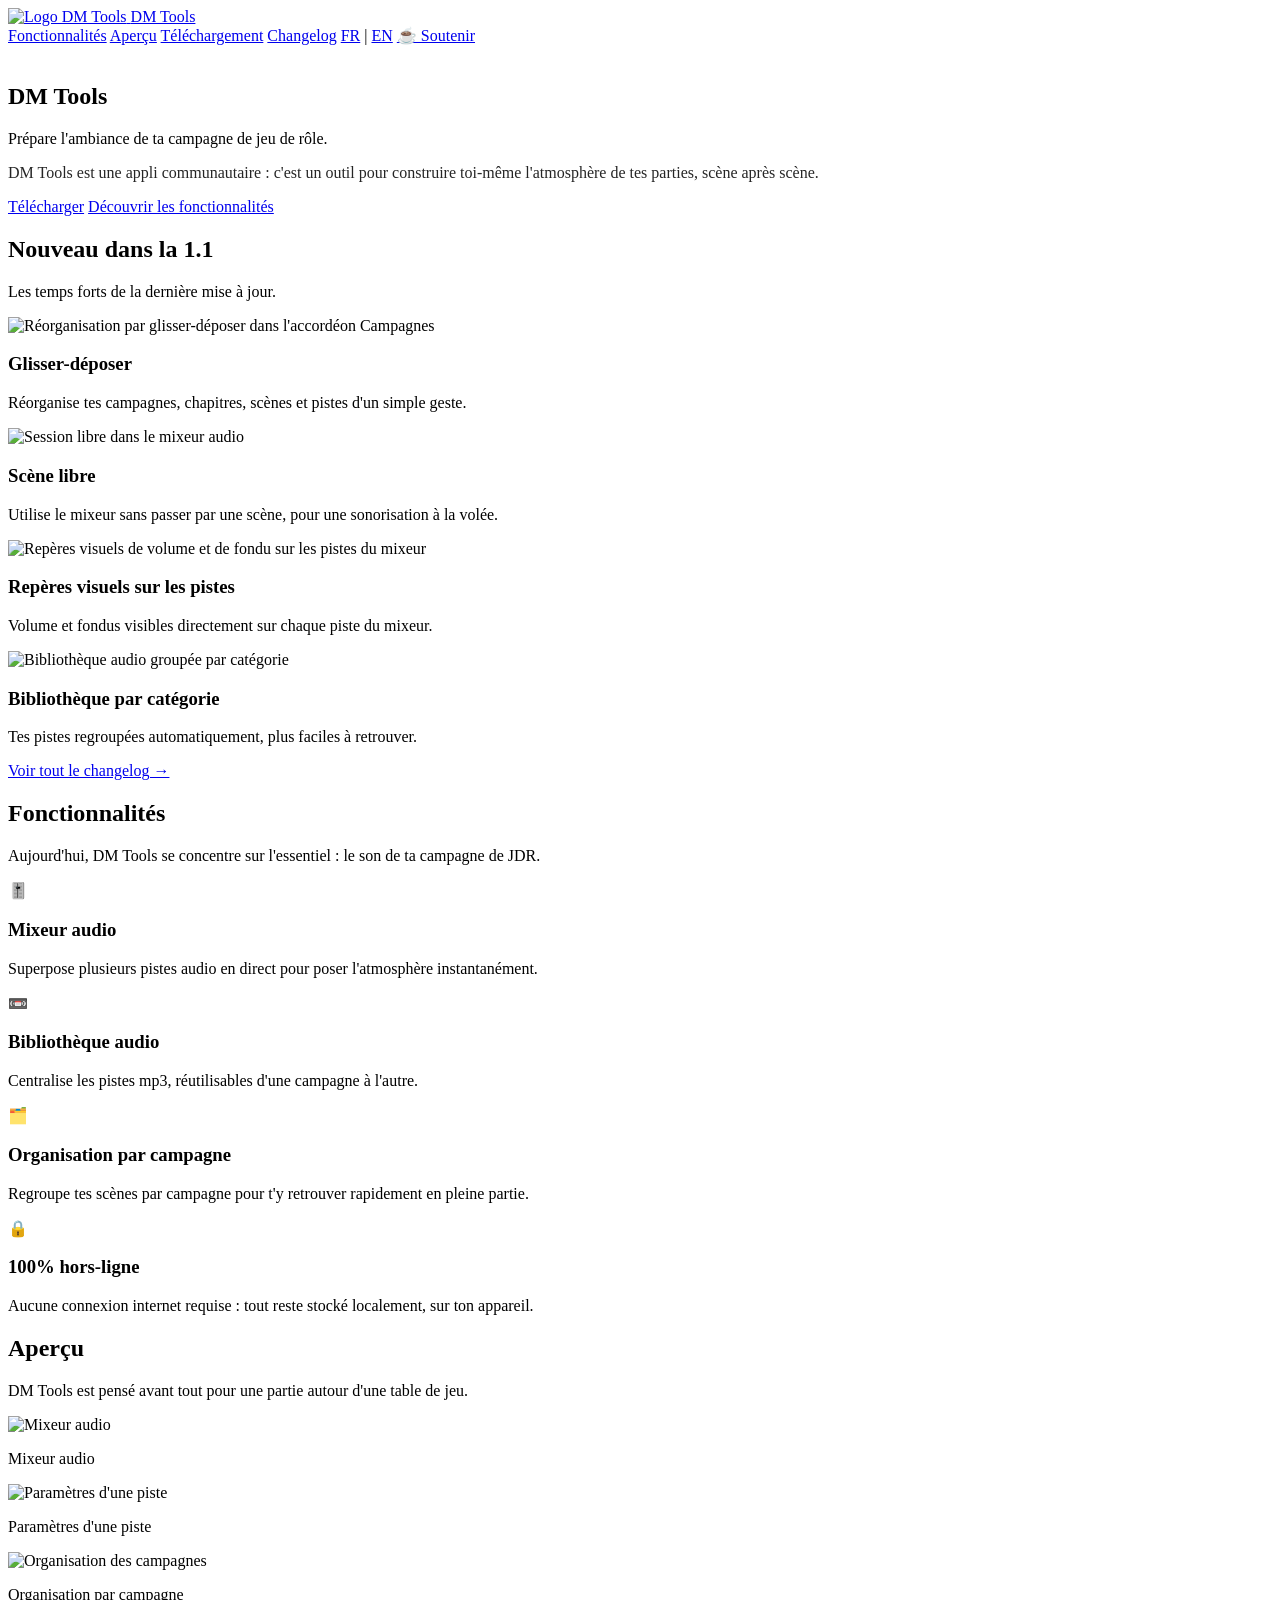
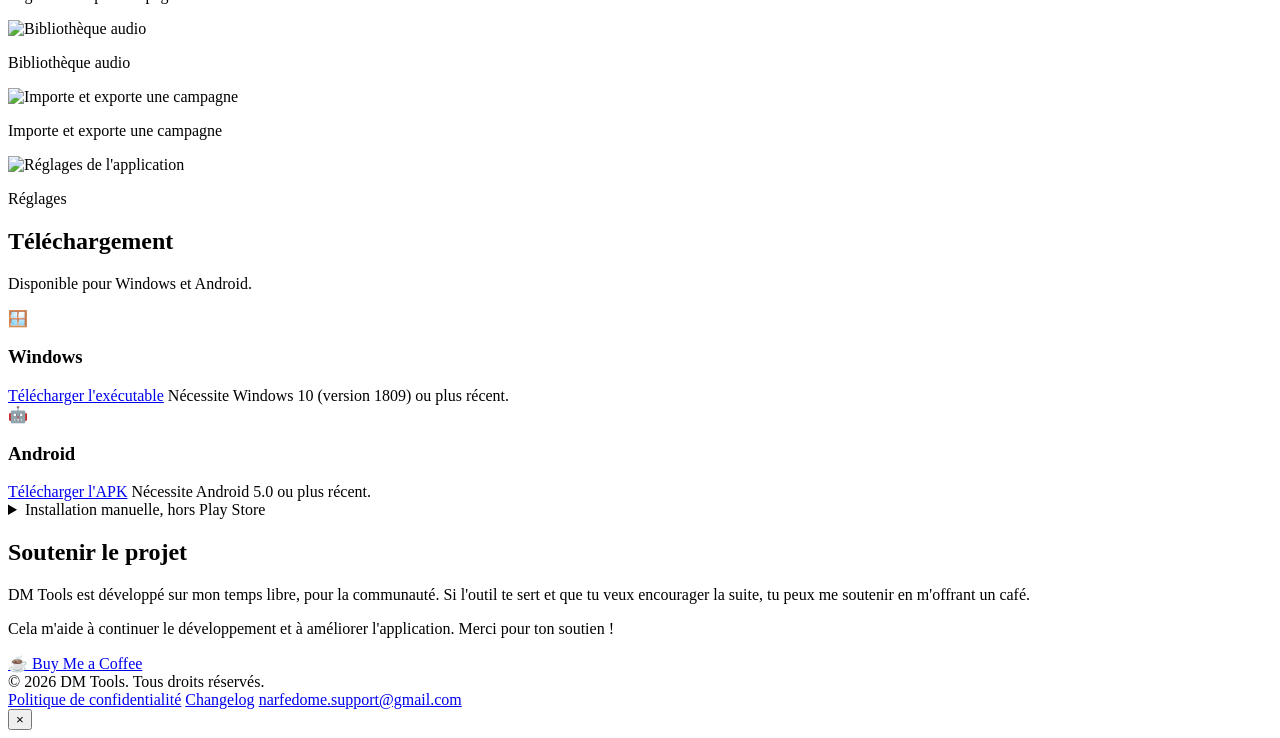
==== Website/index.html @ 908e2673 "Mail updated +Html Og" ====
<!doctype html>
<html lang="fr">
<head>
  <meta charset="utf-8" />
  <meta name="viewport" content="width=device-width, initial-scale=1" />
  <title>DM Tools — Prépare l'ambiance de ta campagne de JDR</title>
  <meta name="description" content="DM Tools : un outil pour préparer l'ambiance de ta campagne de jeu de rôle. Mixeur audio, gestionnaire de campagne, bibliothèque audio, 100% hors-ligne." />
  <meta property="og:type" content="website" />
  <meta property="og:url" content="https://dmtools-app.netlify.app/" />
  <meta property="og:locale" content="fr_FR" />
  <meta property="og:title" content="DM Tools — Prépare l'ambiance de ta campagne de JDR" />
  <meta property="og:description" content="Un outil pour préparer l'ambiance de ta campagne de jeu de rôle. Mixeur audio, gestionnaire de campagne, bibliothèque audio, 100% hors-ligne." />
  <meta property="og:image" content="https://dmtools-app.netlify.app/assets/og-image.png" />
  <meta property="og:image:width" content="1200" />
  <meta property="og:image:height" content="630" />
  <meta name="twitter:card" content="summary_large_image" />
  <meta name="twitter:title" content="DM Tools — Prépare l'ambiance de ta campagne de JDR" />
  <meta name="twitter:description" content="Un outil pour préparer l'ambiance de ta campagne de jeu de rôle. Mixeur audio, gestionnaire de campagne, bibliothèque audio, 100% hors-ligne." />
  <meta name="twitter:image" content="https://dmtools-app.netlify.app/assets/og-image.png" />
  <link rel="icon" href="assets/logo.svg" type="image/svg+xml" />
  <link rel="preconnect" href="https://fonts.googleapis.com" />
  <link rel="preconnect" href="https://fonts.gstatic.com" crossorigin />
  <link href="https://fonts.googleapis.com/css2?family=Pirata+One&family=Open+Sans:wght@400;600;700&display=swap" rel="stylesheet" />
  <link rel="stylesheet" href="styles.css" />
</head>
<body>
  <header>
    <nav class="container">
      <a class="brand" href="index.html">
        <img src="assets/logo.svg" alt="Logo DM Tools" />
        <span>DM Tools</span>
      </a>
      <div class="nav-links">
        <a href="#features">Fonctionnalités</a>
        <a href="#screenshots">Aperçu</a>
        <a href="#download">Téléchargement</a>
        <a href="changelog.html">Changelog</a>
        <span class="lang-switch">
          <a class="active" href="index.html">FR</a>
          <span class="sep">|</span>
          <a href="en/index.html">EN</a>
        </span>
        <a class="btn btn-primary" href="https://buymeacoffee.com/narfedome" target="_blank" rel="noopener">☕ Soutenir</a>
      </div>
    </nav>
  </header>

  <main>
    <section class="hero">
      <img class="hero-logo" src="assets/logo.svg" alt="" aria-hidden="true" />
      <h1>DM Tools</h1>
      <p class="tagline">
          Prépare l'ambiance de ta campagne de jeu de rôle.
      </p>
      <p class="tagline" style="font-size: 1rem; opacity: 0.85;">
        DM Tools est une appli communautaire : c'est un outil pour construire toi-même l'atmosphère de tes parties, scène après scène.
      </p>
      <div class="actions">
        <a class="btn btn-primary" href="#download">Télécharger</a>
        <a class="btn btn-secondary" href="#features">Découvrir les fonctionnalités</a>
      </div>
    </section>

    <section id="whats-new">
      <div class="container">
        <h2>Nouveau dans la 1.1</h2>
        <p class="section-intro">Les temps forts de la dernière mise à jour.</p>
        <div class="whatsnew-grid">
          <div class="whatsnew-card">
            <div class="screen-frame"><img src="assets/new-features/1.2.png" alt="Réorganisation par glisser-déposer dans l'accordéon Campagnes" loading="lazy" /></div>
            <h3>Glisser-déposer</h3>
            <p>Réorganise tes campagnes, chapitres, scènes et pistes d'un simple geste.</p>
          </div>
          <div class="whatsnew-card">
            <div class="screen-frame"><img src="assets/new-features/2.png" alt="Session libre dans le mixeur audio" loading="lazy" /></div>
            <h3>Scène libre</h3>
            <p>Utilise le mixeur sans passer par une scène, pour une sonorisation à la volée.</p>
          </div>
          <div class="whatsnew-card">
            <div class="screen-frame"><img src="assets/new-features/1.0.png" alt="Repères visuels de volume et de fondu sur les pistes du mixeur" loading="lazy" /></div>
            <h3>Repères visuels sur les pistes</h3>
            <p>Volume et fondus visibles directement sur chaque piste du mixeur.</p>
          </div>
          <div class="whatsnew-card">
            <div class="screen-frame"><img src="assets/new-features/4.png" alt="Bibliothèque audio groupée par catégorie" loading="lazy" /></div>
            <h3>Bibliothèque par catégorie</h3>
            <p>Tes pistes regroupées automatiquement, plus faciles à retrouver.</p>
          </div>
        </div>
        <p class="whatsnew-more"><a href="changelog.html">Voir tout le changelog →</a></p>
      </div>
    </section>

    <section id="features">
      <div class="container">
        <h2>Fonctionnalités</h2>
        <p class="section-intro">Aujourd'hui, DM Tools se concentre sur l'essentiel : le son de ta campagne de JDR.</p>
        <div class="features-grid">
          <div class="feature-card">
            <div class="icon">🎚️</div>
            <h3>Mixeur audio</h3>
            <p>Superpose plusieurs pistes audio en direct pour poser l'atmosphère instantanément.</p>
          </div>
          <div class="feature-card">
            <div class="icon">📼</div>
            <h3>Bibliothèque audio</h3>
            <p>Centralise les pistes mp3, réutilisables d'une campagne à l'autre.</p>
          </div>
          <div class="feature-card">
            <div class="icon">🗂️</div>
            <h3>Organisation par campagne</h3>
            <p>Regroupe tes scènes par campagne pour t'y retrouver rapidement en pleine partie.</p>
          </div>
          <div class="feature-card">
            <div class="icon">🔒</div>
            <h3>100% hors-ligne</h3>
            <p>Aucune connexion internet requise : tout reste stocké localement, sur ton appareil.</p>
          </div>
        </div>
      </div>
    </section>

    <section id="screenshots">
      <div class="container">
        <h2>Aperçu</h2>
        <p class="section-intro">DM Tools est pensé avant tout pour une partie autour d'une table de jeu.</p>
        <div class="screens-grid">
            <div class="screen-item">
                <div class="screen-frame"><img src="assets/screenshots/1.png" alt="Mixeur audio" loading="lazy" /></div>
                <p class="screen-caption">Mixeur audio</p>
            </div>
            <div class="screen-item">
                <div class="screen-frame"><img src="assets/screenshots/2.png" alt="Paramètres d'une piste" loading="lazy" /></div>
                <p class="screen-caption">Paramètres d'une piste</p>
            </div>     
            <div class="screen-item">
                <div class="screen-frame"><img src="assets/screenshots/3.png" alt="Organisation des campagnes" loading="lazy" /></div>
                <p class="screen-caption">Organisation par campagne</p>
            </div>
            <div class="screen-item">
                <div class="screen-frame"><img src="assets/screenshots/4.png" alt="Bibliothèque audio" loading="lazy" /></div>
                <p class="screen-caption">Bibliothèque audio</p>
            </div>
            <div class="screen-item">
                <div class="screen-frame"><img src="assets/screenshots/5.png" alt="Importe et exporte une campagne" loading="lazy" /></div>
                <p class="screen-caption">Importe et exporte une campagne</p>
            </div>
            <div class="screen-item">
                <div class="screen-frame"><img src="assets/screenshots/6.png" alt="Réglages de l'application" loading="lazy" /></div>
                <p class="screen-caption">Réglages</p>
            </div>
        </div>
      </div>
    </section>

    <section id="download" class="download-section">
      <div class="container">
        <h2>Téléchargement</h2>
        <p class="section-intro">Disponible pour Windows et Android.</p>
        <div class="platforms">
          <div class="platform-card">
            <div class="icon">🪟</div>
            <h3>Windows</h3>
            <a class="btn btn-primary" href="downloads/DmToolsInstaller.exe" download>Télécharger l'exécutable</a>
            <span class="disclaimer">Nécessite Windows 10 (version 1809) ou plus récent.</span>
          </div>
          <div class="platform-card">
            <div class="icon">🤖</div>
            <h3>Android</h3>
            <a class="btn btn-primary" href="downloads/DmTools.apk" download>Télécharger l'APK</a>
            <span class="disclaimer">Nécessite Android 5.0 ou plus récent.</span>
            <details class="disclaimer-details">
              <summary>Installation manuelle, hors Play Store</summary>
              <p>⚠️ Ton téléphone t'avertira, c'est normal. Il faudra autoriser l'installation depuis une source inconnue. (Bientôt sur le store, promis 🧡)</p>
            </details>
          </div>
        </div>
      </div>
    </section>

    <section id="support" class="support">
        <div class="container">
            <h2>Soutenir le projet</h2>
            <p>
                DM Tools est développé sur mon temps libre, pour la communauté. Si l'outil te sert et que tu veux encourager la suite, tu peux me soutenir en m'offrant un café.
            </p>
            <p>
               Cela m'aide à continuer le développement et à améliorer l'application. Merci pour ton soutien !
            </p>
            <a class="btn btn-primary" href="https://buymeacoffee.com/narfedome" target="_blank" rel="noopener">☕ Buy Me a Coffee</a>
        </div>
    </section>
  </main>

  <footer>
    <div>© <span id="year"></span> DM Tools. Tous droits réservés.</div>
    <div class="footer-links">
      <a href="privacy.html">Politique de confidentialité</a>
      <a href="changelog.html">Changelog</a>
      <a href="mailto:narfedome.support@gmail.com">narfedome.support@gmail.com</a>
</div>
  </footer>

  <div class="lightbox" id="lightbox">
    <button class="lightbox-close" aria-label="Fermer">&times;</button>
    <img src="" alt="" />
  </div>

  <script>
    document.getElementById("year").textContent = new Date().getFullYear();

    const lightbox = document.getElementById("lightbox");
    const lightboxImg = lightbox.querySelector("img");
    document.querySelectorAll(".screen-frame img").forEach((img) => {
      img.addEventListener("click", () => {
        lightboxImg.src = img.src;
        lightboxImg.alt = img.alt;
        lightbox.classList.add("open");
      });
    });
    lightbox.addEventListener("click", () => lightbox.classList.remove("open"));
    document.addEventListener("keydown", (e) => {
      if (e.key === "Escape") lightbox.classList.remove("open");
    });
  </script>
</body>
</html>
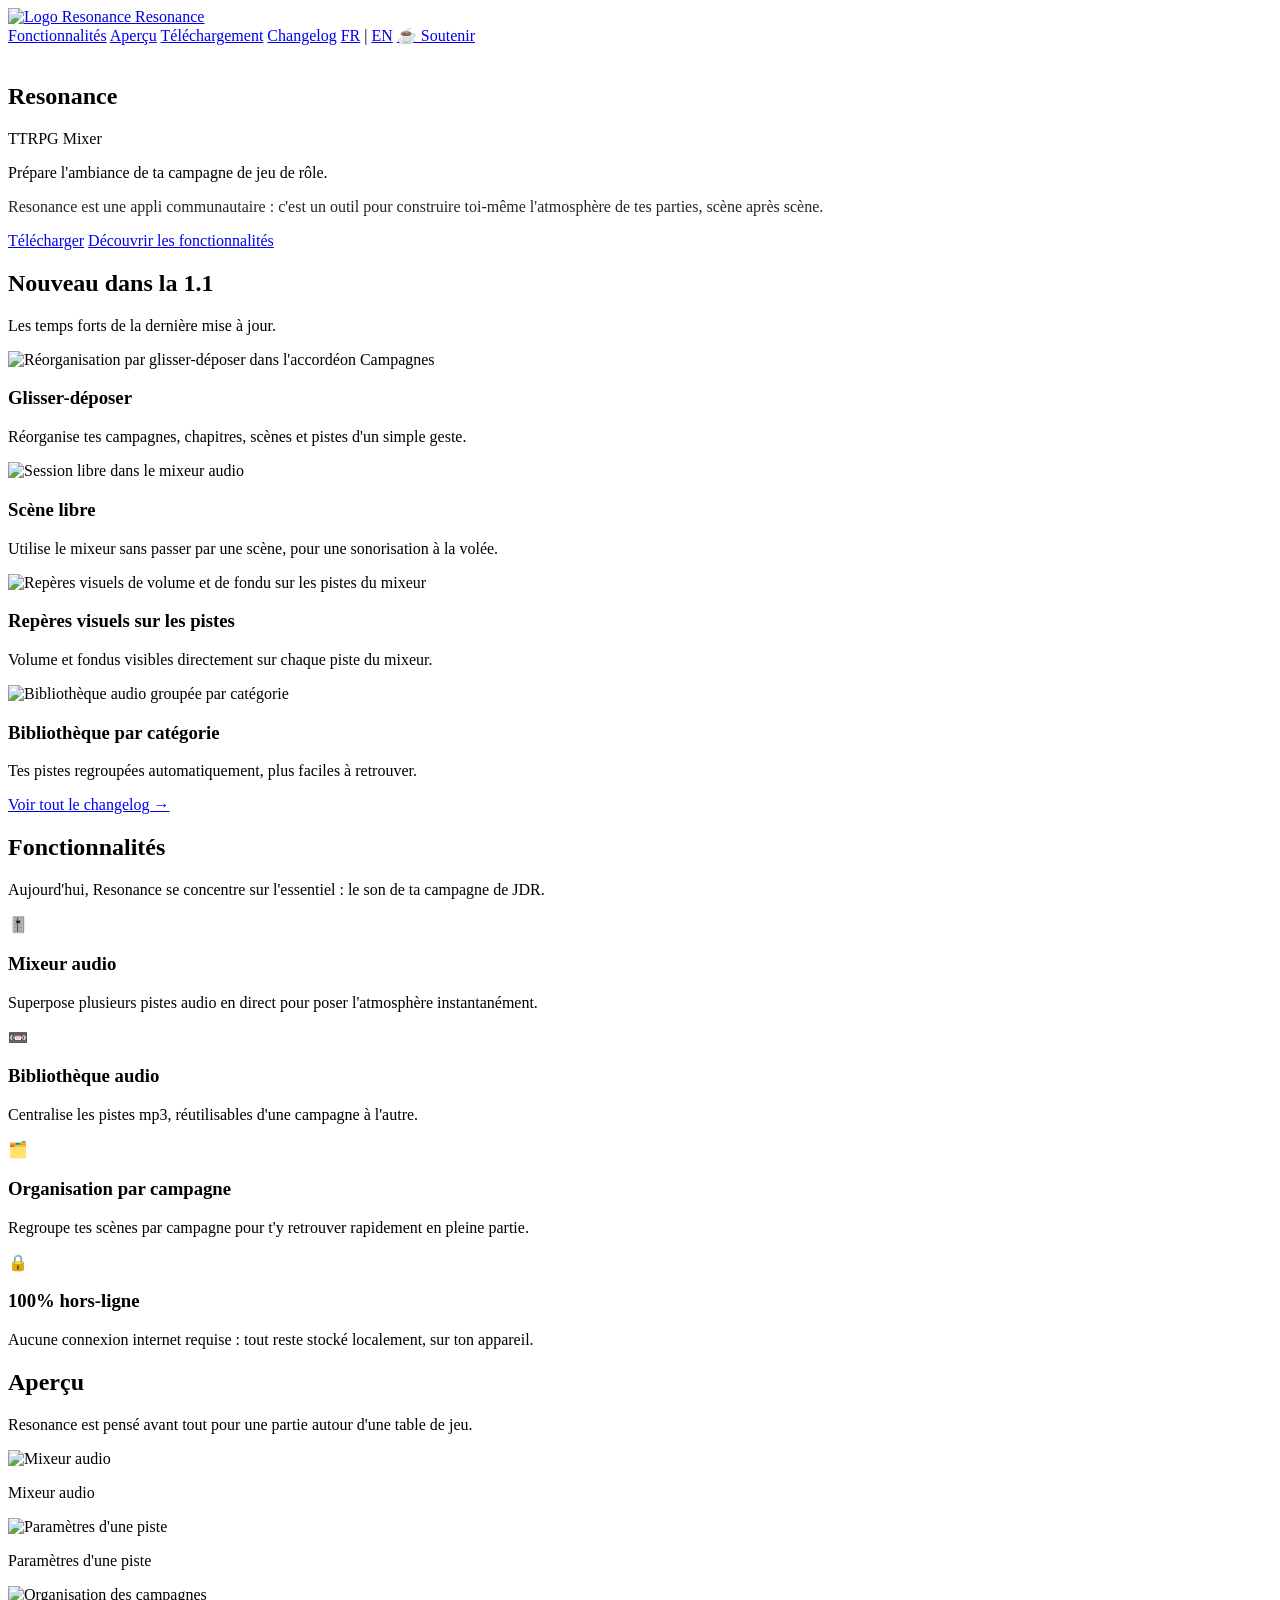
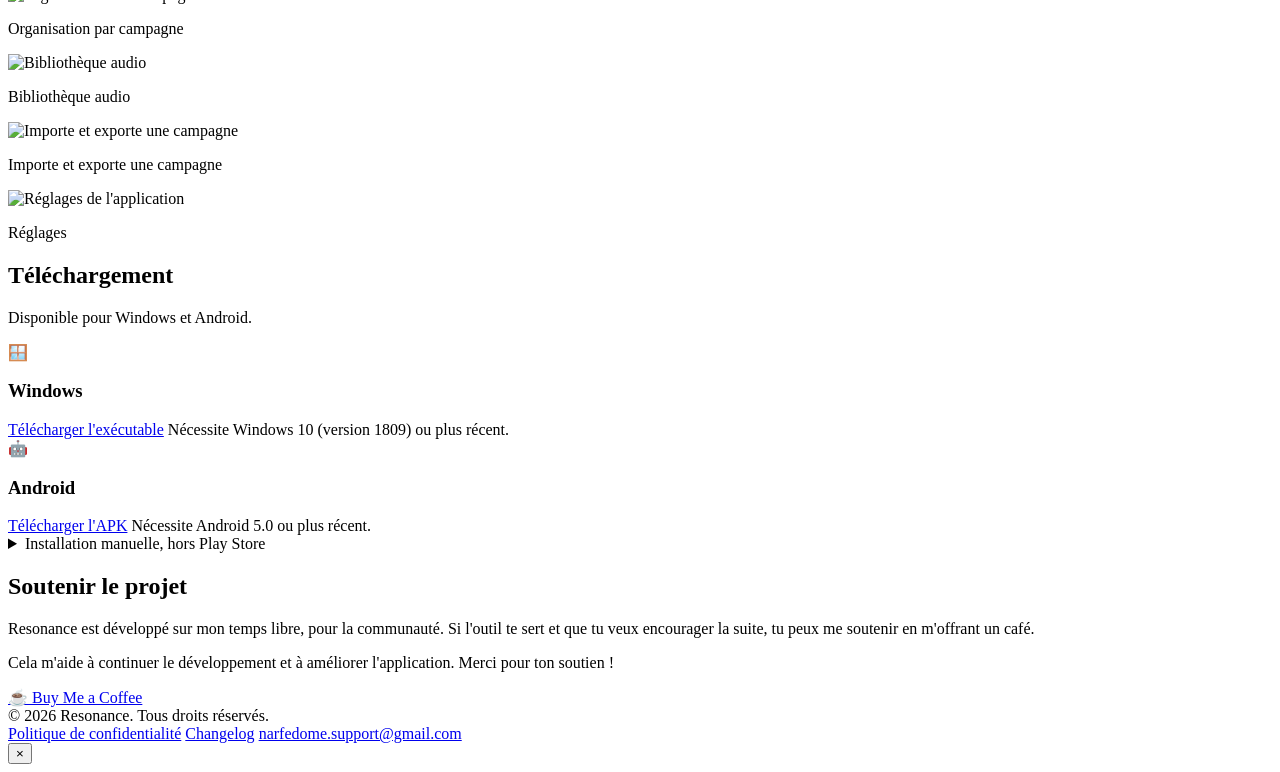
==== commit 417f93f7: "Rename app to Resonance and move website to resonance-app.com" ====
--- a/Website/index.html
+++ b/Website/index.html
@@ -3,20 +3,20 @@
 <head>
   <meta charset="utf-8" />
   <meta name="viewport" content="width=device-width, initial-scale=1" />
-  <title>DM Tools — Prépare l'ambiance de ta campagne de JDR</title>
-  <meta name="description" content="DM Tools : un outil pour préparer l'ambiance de ta campagne de jeu de rôle. Mixeur audio, gestionnaire de campagne, bibliothèque audio, 100% hors-ligne." />
+  <title>Resonance — Prépare l'ambiance de ta campagne de JDR</title>
+  <meta name="description" content="Resonance : un outil pour préparer l'ambiance de ta campagne de jeu de rôle. Mixeur audio, gestionnaire de campagne, bibliothèque audio, 100% hors-ligne." />
   <meta property="og:type" content="website" />
-  <meta property="og:url" content="https://dmtools-app.netlify.app/" />
+  <meta property="og:url" content="https://resonance-app.com/" />
   <meta property="og:locale" content="fr_FR" />
-  <meta property="og:title" content="DM Tools — Prépare l'ambiance de ta campagne de JDR" />
+  <meta property="og:title" content="Resonance — Prépare l'ambiance de ta campagne de JDR" />
   <meta property="og:description" content="Un outil pour préparer l'ambiance de ta campagne de jeu de rôle. Mixeur audio, gestionnaire de campagne, bibliothèque audio, 100% hors-ligne." />
-  <meta property="og:image" content="https://dmtools-app.netlify.app/assets/og-image.png" />
+  <meta property="og:image" content="https://resonance-app.com/assets/og-image.png" />
   <meta property="og:image:width" content="1200" />
   <meta property="og:image:height" content="630" />
   <meta name="twitter:card" content="summary_large_image" />
-  <meta name="twitter:title" content="DM Tools — Prépare l'ambiance de ta campagne de JDR" />
+  <meta name="twitter:title" content="Resonance — Prépare l'ambiance de ta campagne de JDR" />
   <meta name="twitter:description" content="Un outil pour préparer l'ambiance de ta campagne de jeu de rôle. Mixeur audio, gestionnaire de campagne, bibliothèque audio, 100% hors-ligne." />
-  <meta name="twitter:image" content="https://dmtools-app.netlify.app/assets/og-image.png" />
+  <meta name="twitter:image" content="https://resonance-app.com/assets/og-image.png" />
   <link rel="icon" href="assets/logo.svg" type="image/svg+xml" />
   <link rel="preconnect" href="https://fonts.googleapis.com" />
   <link rel="preconnect" href="https://fonts.gstatic.com" crossorigin />
@@ -27,8 +27,8 @@
   <header>
     <nav class="container">
       <a class="brand" href="index.html">
-        <img src="assets/logo.svg" alt="Logo DM Tools" />
-        <span>DM Tools</span>
+        <img src="assets/logo.svg" alt="Logo Resonance" />
+        <span>Resonance</span>
       </a>
       <div class="nav-links">
         <a href="#features">Fonctionnalités</a>
@@ -48,12 +48,13 @@
   <main>
     <section class="hero">
       <img class="hero-logo" src="assets/logo.svg" alt="" aria-hidden="true" />
-      <h1>DM Tools</h1>
+      <h1>Resonance</h1>
+      <p class="tagline">TTRPG Mixer</p>
       <p class="tagline">
           Prépare l'ambiance de ta campagne de jeu de rôle.
       </p>
       <p class="tagline" style="font-size: 1rem; opacity: 0.85;">
-        DM Tools est une appli communautaire : c'est un outil pour construire toi-même l'atmosphère de tes parties, scène après scène.
+        Resonance est une appli communautaire : c'est un outil pour construire toi-même l'atmosphère de tes parties, scène après scène.
       </p>
       <div class="actions">
         <a class="btn btn-primary" href="#download">Télécharger</a>
@@ -94,7 +95,7 @@
     <section id="features">
       <div class="container">
         <h2>Fonctionnalités</h2>
-        <p class="section-intro">Aujourd'hui, DM Tools se concentre sur l'essentiel : le son de ta campagne de JDR.</p>
+        <p class="section-intro">Aujourd'hui, Resonance se concentre sur l'essentiel : le son de ta campagne de JDR.</p>
         <div class="features-grid">
           <div class="feature-card">
             <div class="icon">🎚️</div>
@@ -123,7 +124,7 @@
     <section id="screenshots">
       <div class="container">
         <h2>Aperçu</h2>
-        <p class="section-intro">DM Tools est pensé avant tout pour une partie autour d'une table de jeu.</p>
+        <p class="section-intro">Resonance est pensé avant tout pour une partie autour d'une table de jeu.</p>
         <div class="screens-grid">
             <div class="screen-item">
                 <div class="screen-frame"><img src="assets/screenshots/1.png" alt="Mixeur audio" loading="lazy" /></div>
@@ -161,13 +162,13 @@
           <div class="platform-card">
             <div class="icon">🪟</div>
             <h3>Windows</h3>
-            <a class="btn btn-primary" href="downloads/DmToolsInstaller.exe" download>Télécharger l'exécutable</a>
+            <a class="btn btn-primary" href="downloads/ResonanceInstaller.exe" download>Télécharger l'exécutable</a>
             <span class="disclaimer">Nécessite Windows 10 (version 1809) ou plus récent.</span>
           </div>
           <div class="platform-card">
             <div class="icon">🤖</div>
             <h3>Android</h3>
-            <a class="btn btn-primary" href="downloads/DmTools.apk" download>Télécharger l'APK</a>
+            <a class="btn btn-primary" href="downloads/Resonance.apk" download>Télécharger l'APK</a>
             <span class="disclaimer">Nécessite Android 5.0 ou plus récent.</span>
             <details class="disclaimer-details">
               <summary>Installation manuelle, hors Play Store</summary>
@@ -182,7 +183,7 @@
         <div class="container">
             <h2>Soutenir le projet</h2>
             <p>
-                DM Tools est développé sur mon temps libre, pour la communauté. Si l'outil te sert et que tu veux encourager la suite, tu peux me soutenir en m'offrant un café.
+                Resonance est développé sur mon temps libre, pour la communauté. Si l'outil te sert et que tu veux encourager la suite, tu peux me soutenir en m'offrant un café.
             </p>
             <p>
                Cela m'aide à continuer le développement et à améliorer l'application. Merci pour ton soutien !
@@ -193,7 +194,7 @@
   </main>
 
   <footer>
-    <div>© <span id="year"></span> DM Tools. Tous droits réservés.</div>
+    <div>© <span id="year"></span> Resonance. Tous droits réservés.</div>
     <div class="footer-links">
       <a href="privacy.html">Politique de confidentialité</a>
       <a href="changelog.html">Changelog</a>
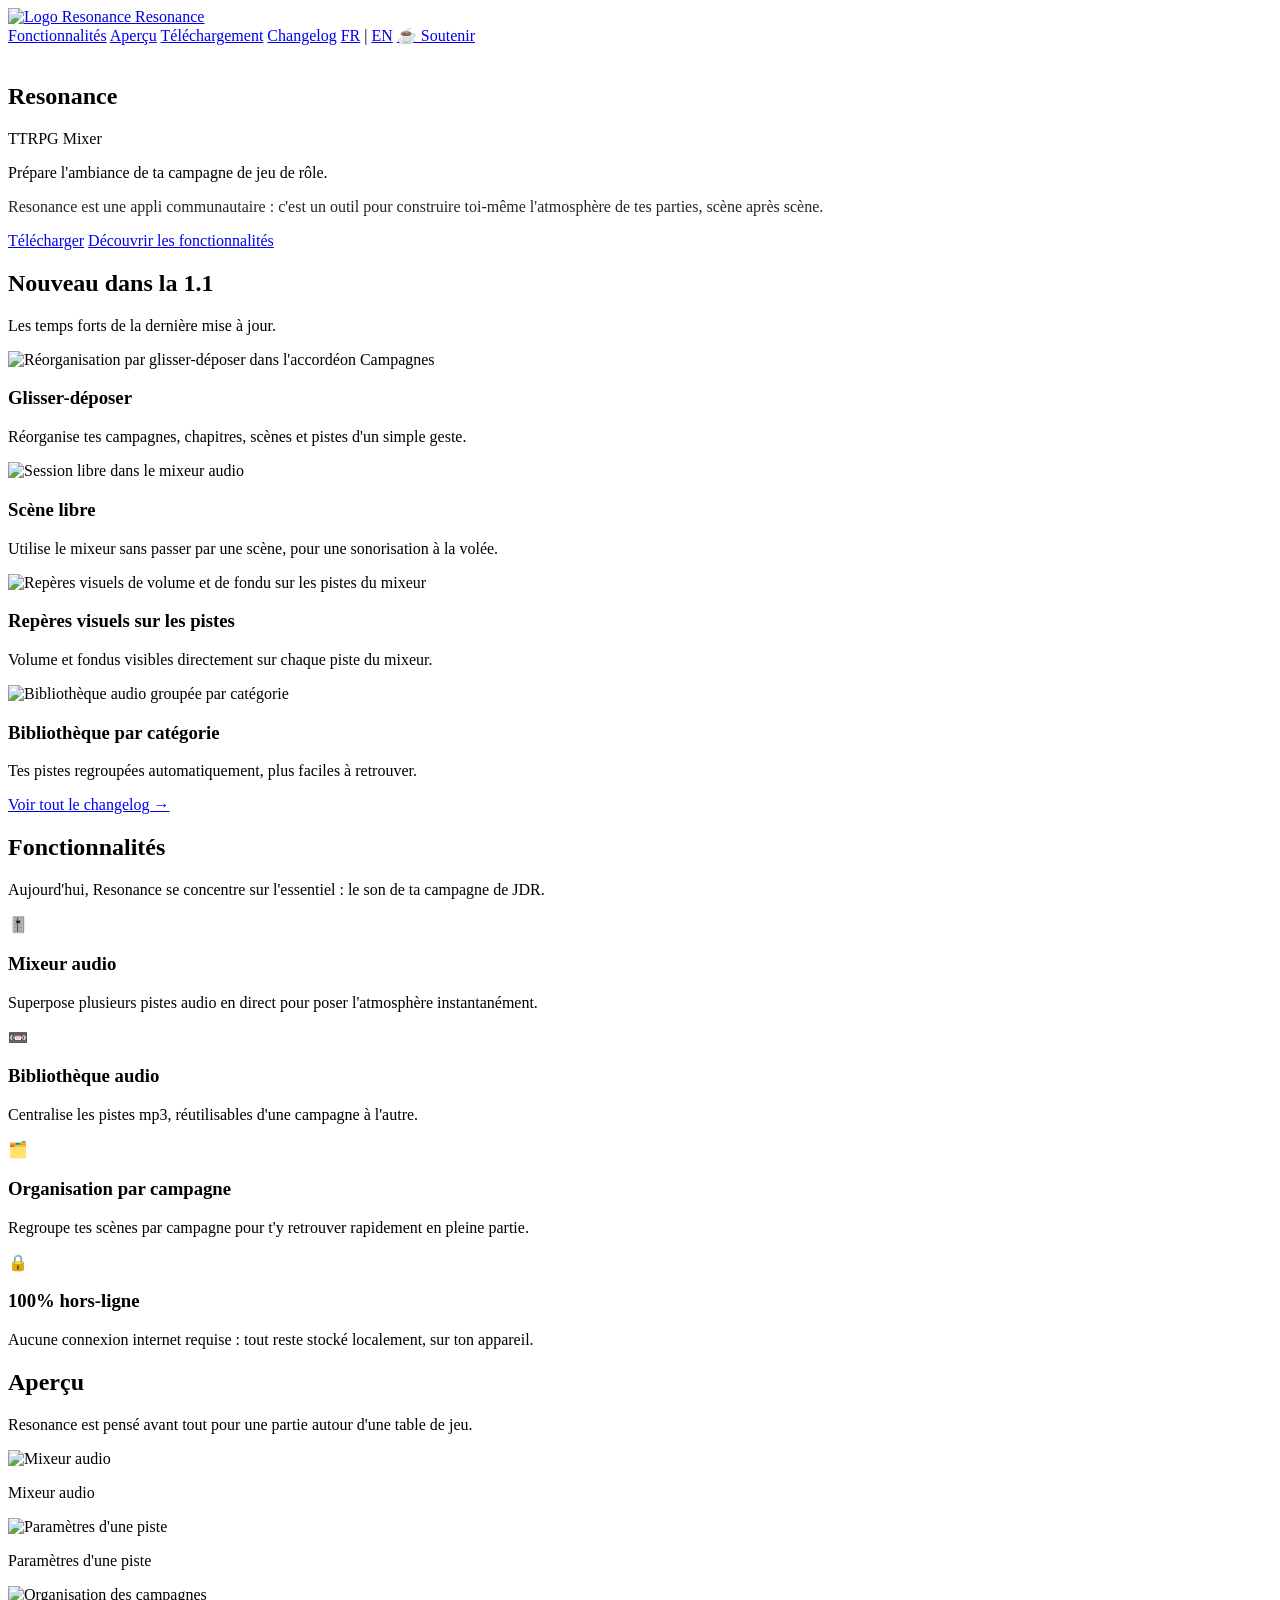
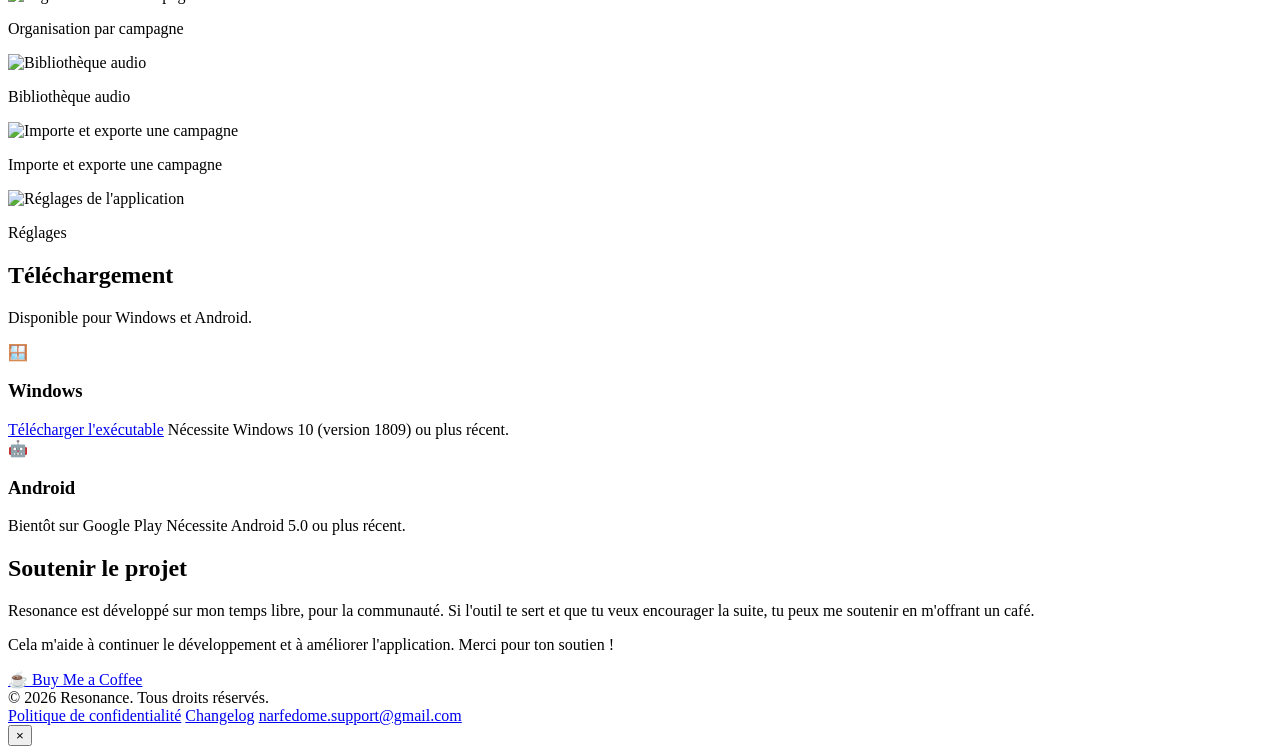
==== commit 75bc2fbe: "Ship Android through the Play Store: AAB release build, increasing versionCode, no APK on the websit" ====
--- a/Website/index.html
+++ b/Website/index.html
@@ -168,12 +168,8 @@
           <div class="platform-card">
             <div class="icon">🤖</div>
             <h3>Android</h3>
-            <a class="btn btn-primary" href="downloads/Resonance.apk" download>Télécharger l'APK</a>
+            <span class="status soon">Bientôt sur Google Play</span>
             <span class="disclaimer">Nécessite Android 5.0 ou plus récent.</span>
-            <details class="disclaimer-details">
-              <summary>Installation manuelle, hors Play Store</summary>
-              <p>⚠️ Ton téléphone t'avertira, c'est normal. Il faudra autoriser l'installation depuis une source inconnue. (Bientôt sur le store, promis 🧡)</p>
-            </details>
           </div>
         </div>
       </div>
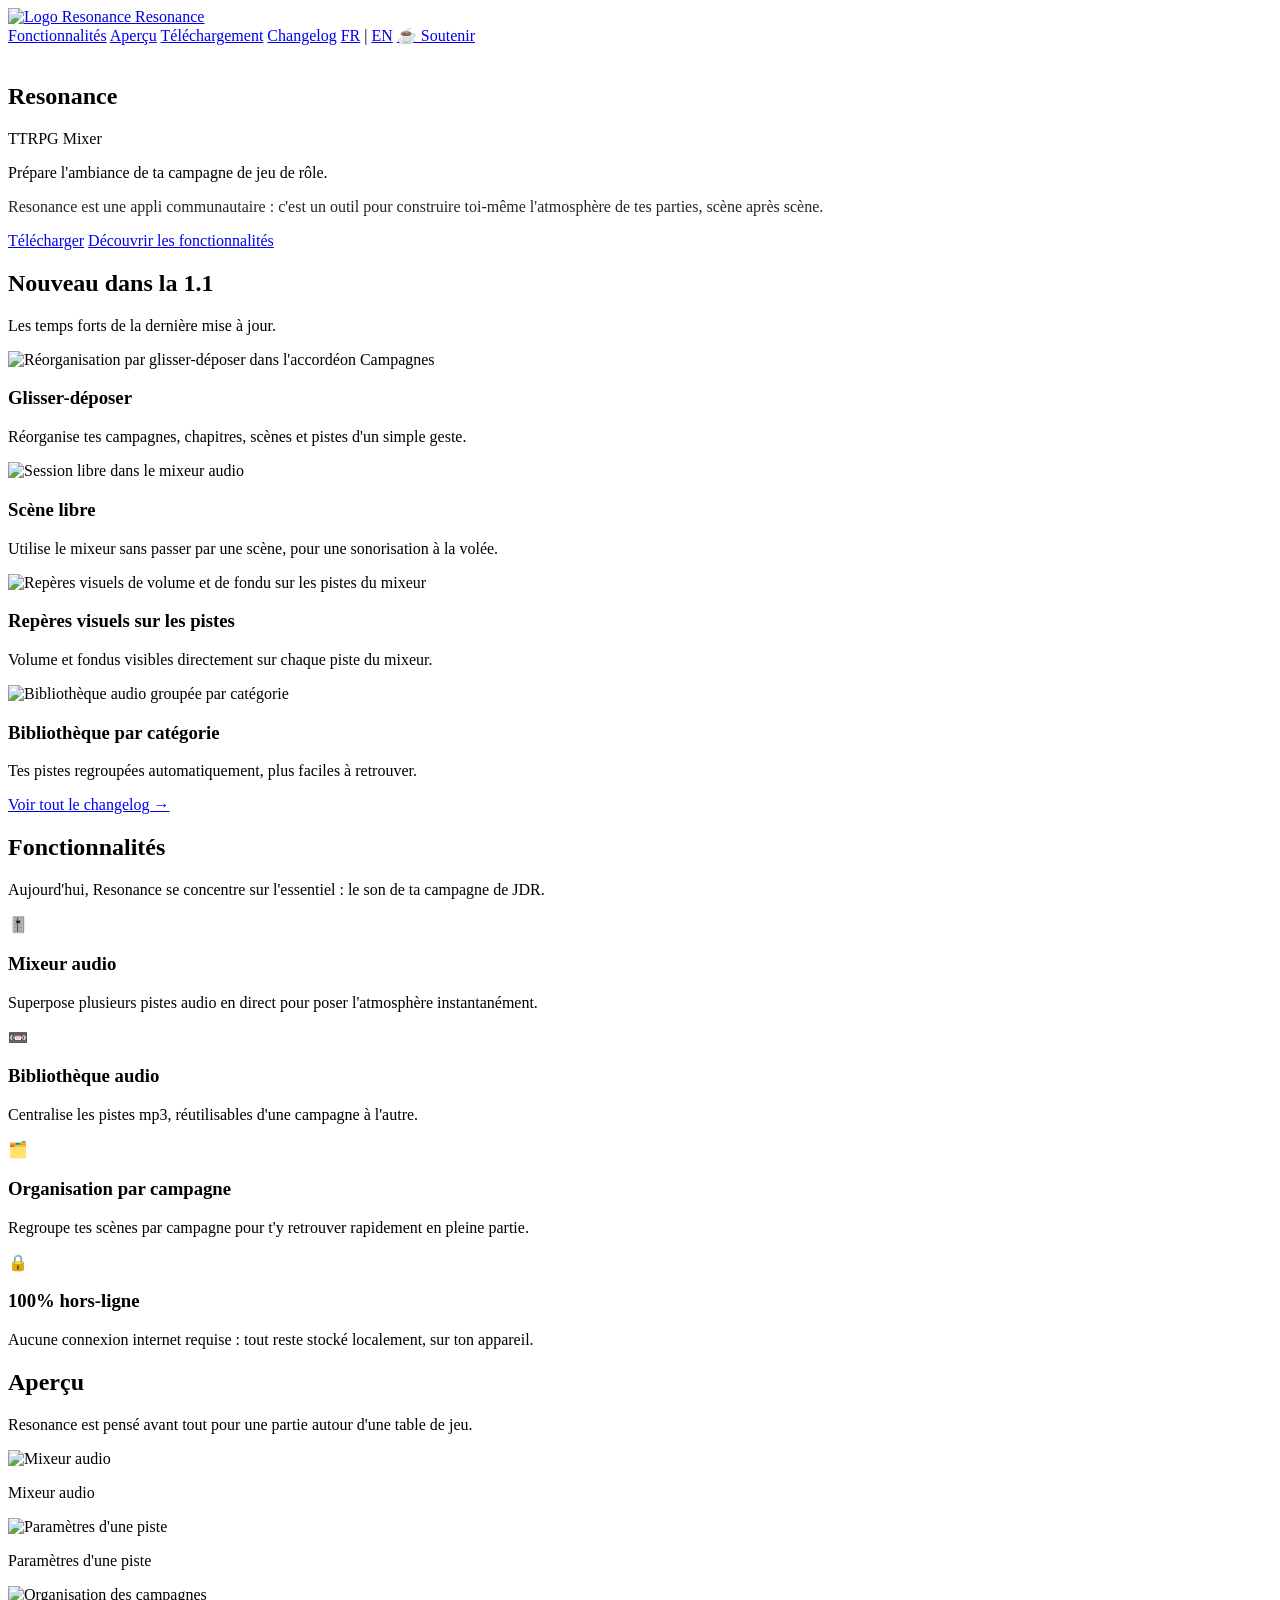
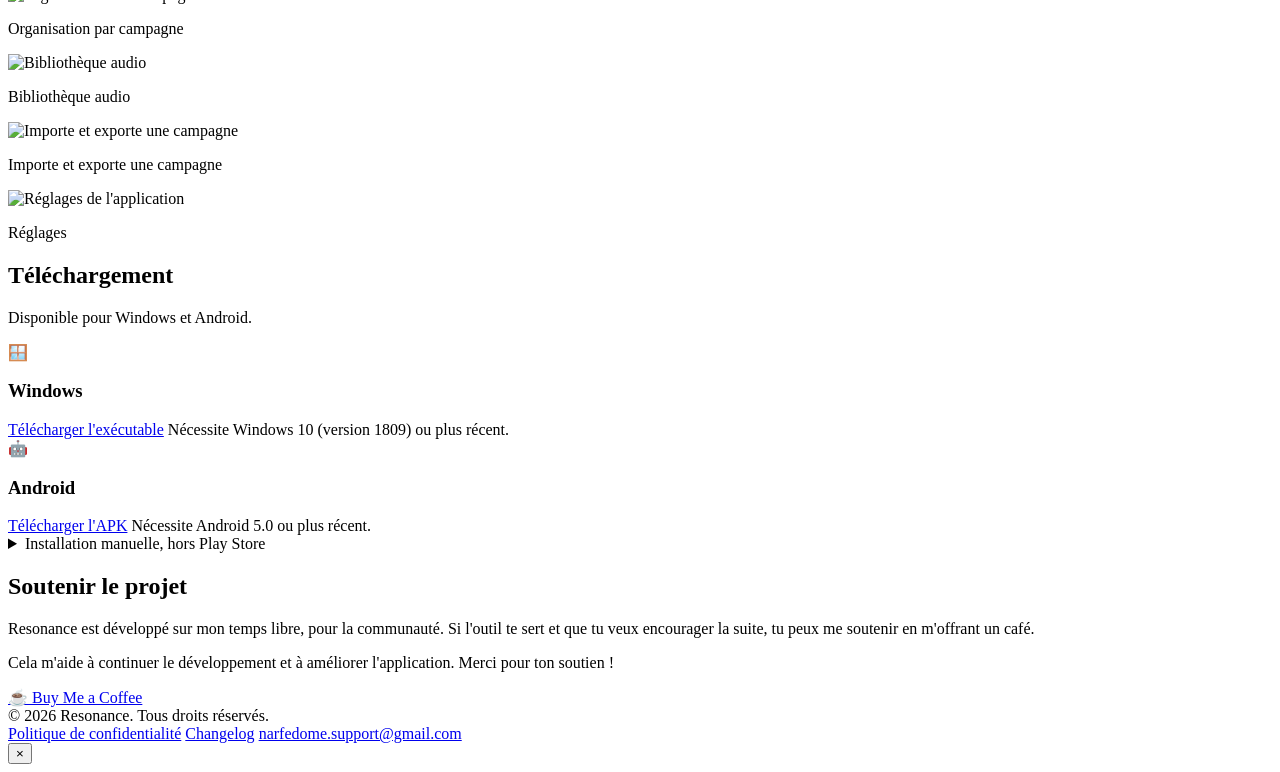
==== commit 6c6f4091: "Rename app to Resonance and move website to resonance-app.com (#25) Co-authored-by: Cyril BEZARD-FAL" ====
--- a/Website/index.html
+++ b/Website/index.html
@@ -168,8 +168,12 @@
           <div class="platform-card">
             <div class="icon">🤖</div>
             <h3>Android</h3>
-            <span class="status soon">Bientôt sur Google Play</span>
+            <a class="btn btn-primary" href="downloads/Resonance.apk" download>Télécharger l'APK</a>
             <span class="disclaimer">Nécessite Android 5.0 ou plus récent.</span>
+            <details class="disclaimer-details">
+              <summary>Installation manuelle, hors Play Store</summary>
+              <p>⚠️ Ton téléphone t'avertira, c'est normal. Il faudra autoriser l'installation depuis une source inconnue. (Bientôt sur le store, promis 🧡)</p>
+            </details>
           </div>
         </div>
       </div>
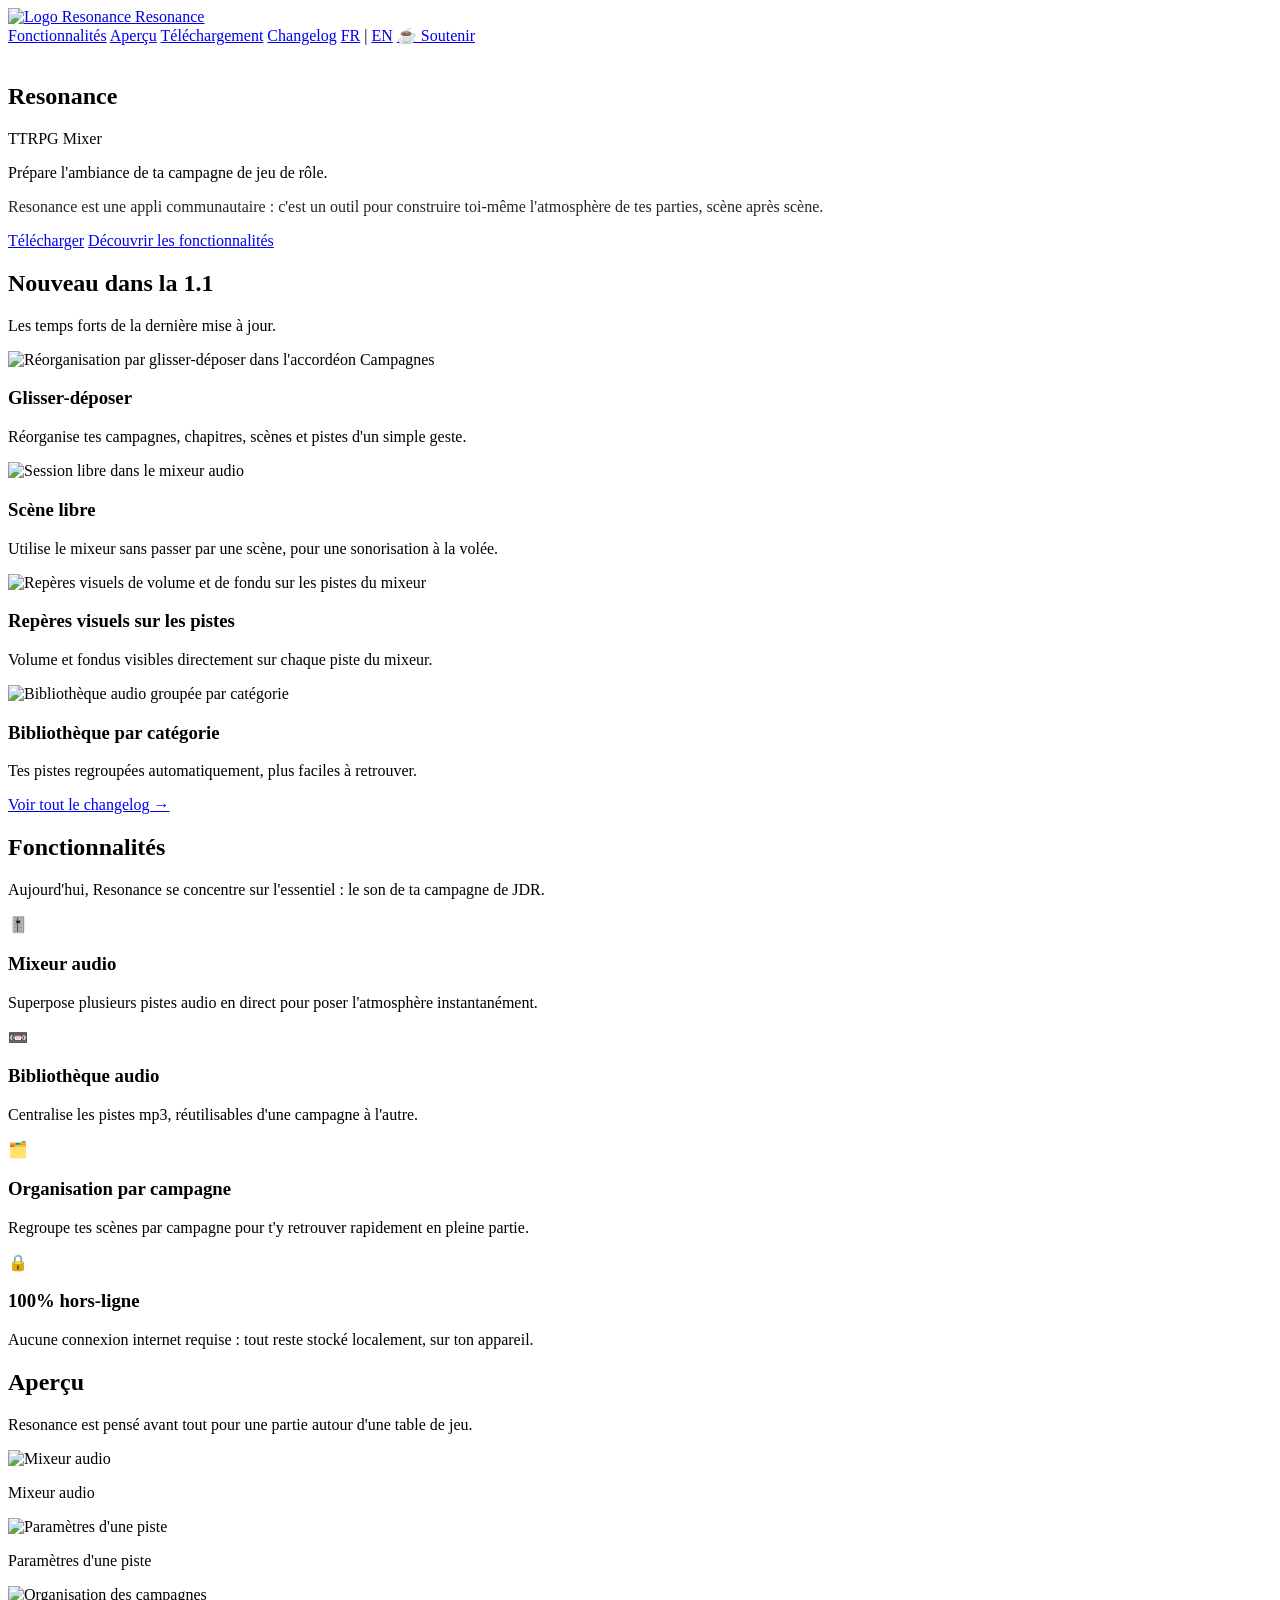
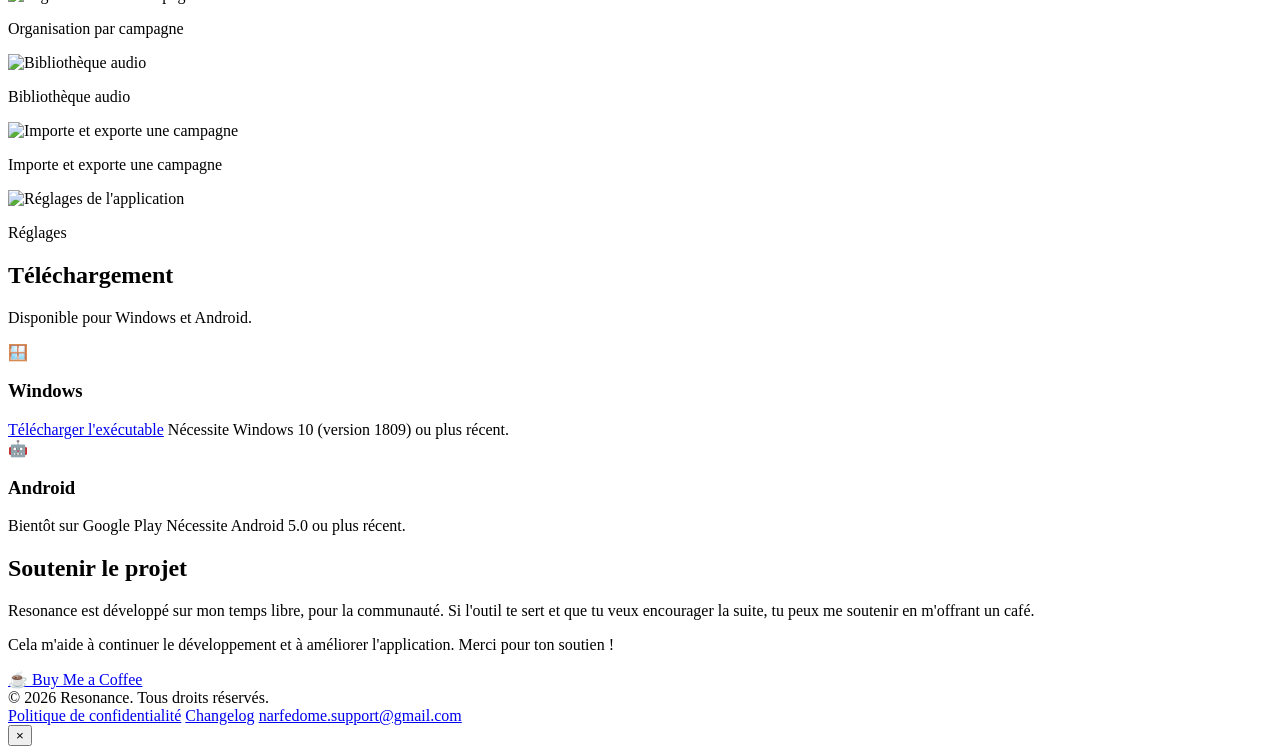
==== commit 1b6c5dd9: "Ship Android through the Play Store (#26) * Ship Android through the Play Store: AAB release build, " ====
--- a/Website/index.html
+++ b/Website/index.html
@@ -168,12 +168,8 @@
           <div class="platform-card">
             <div class="icon">🤖</div>
             <h3>Android</h3>
-            <a class="btn btn-primary" href="downloads/Resonance.apk" download>Télécharger l'APK</a>
+            <span class="status soon">Bientôt sur Google Play</span>
             <span class="disclaimer">Nécessite Android 5.0 ou plus récent.</span>
-            <details class="disclaimer-details">
-              <summary>Installation manuelle, hors Play Store</summary>
-              <p>⚠️ Ton téléphone t'avertira, c'est normal. Il faudra autoriser l'installation depuis une source inconnue. (Bientôt sur le store, promis 🧡)</p>
-            </details>
           </div>
         </div>
       </div>
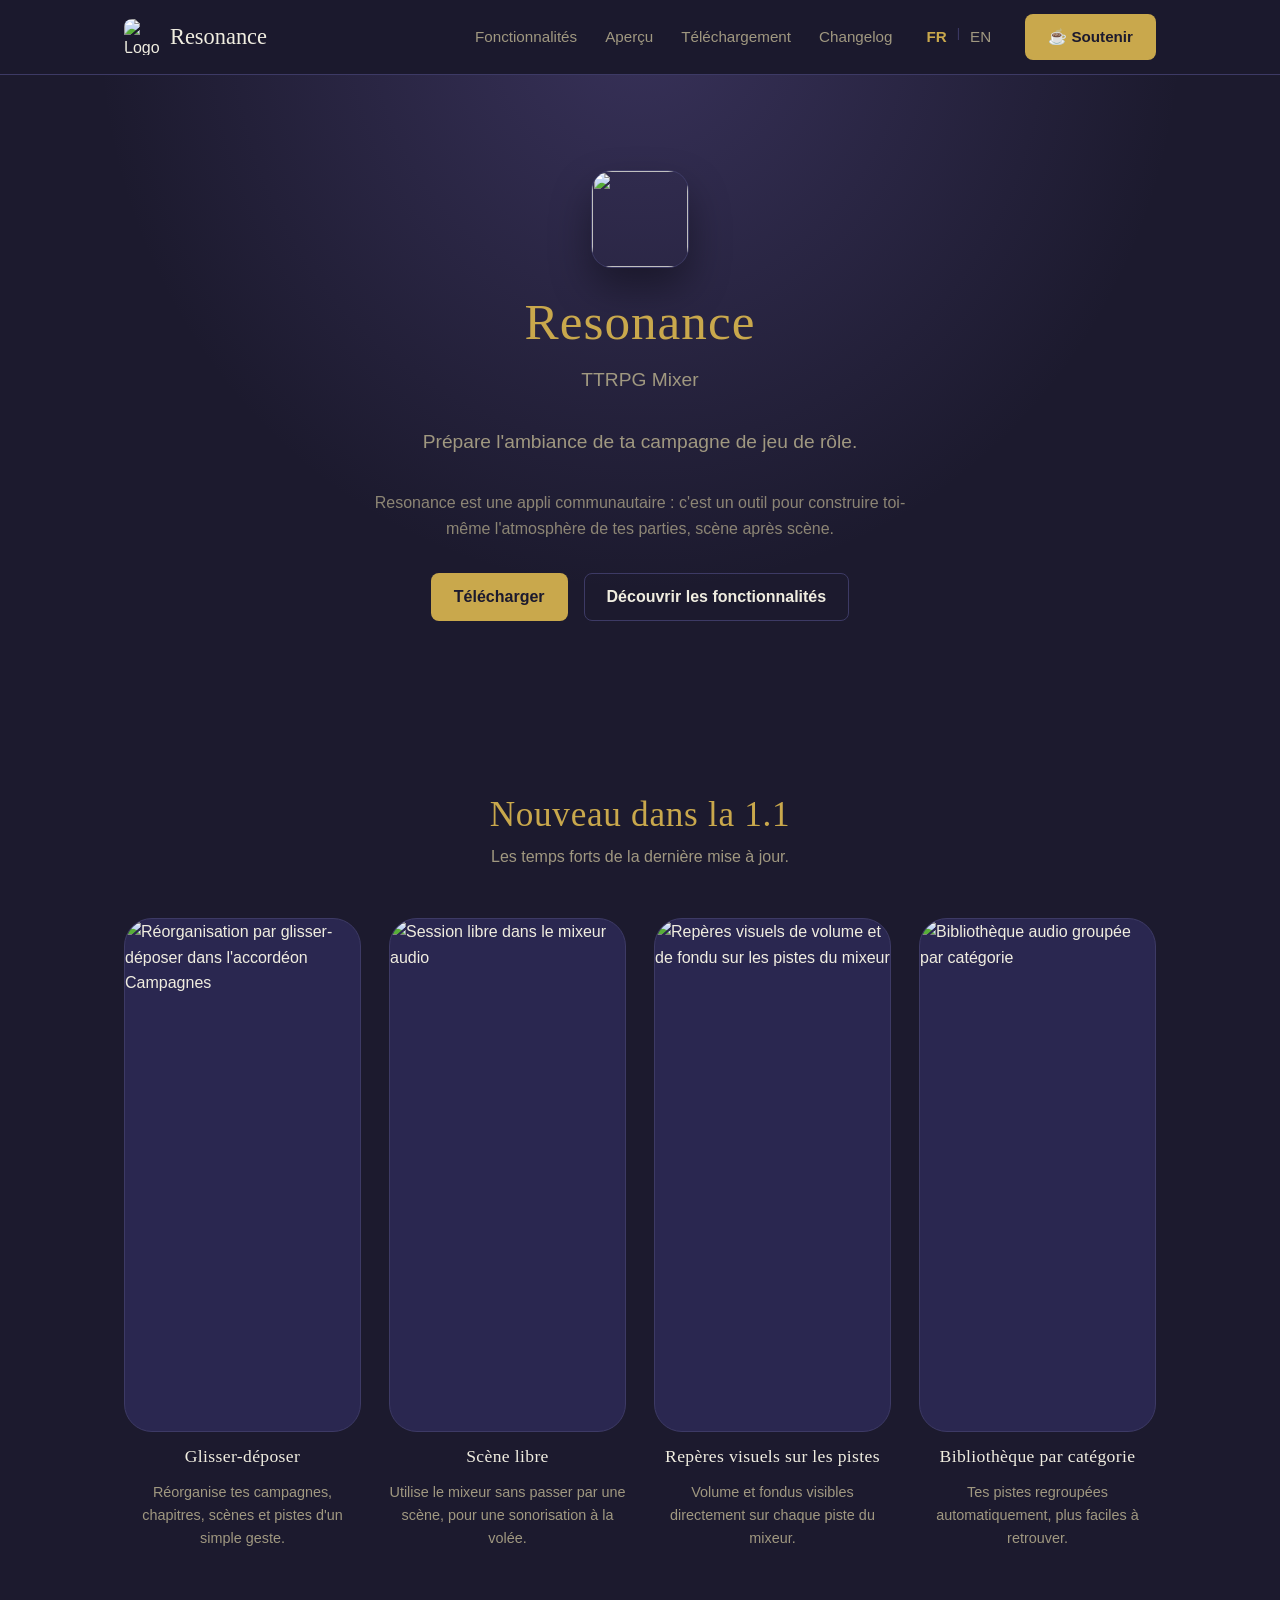
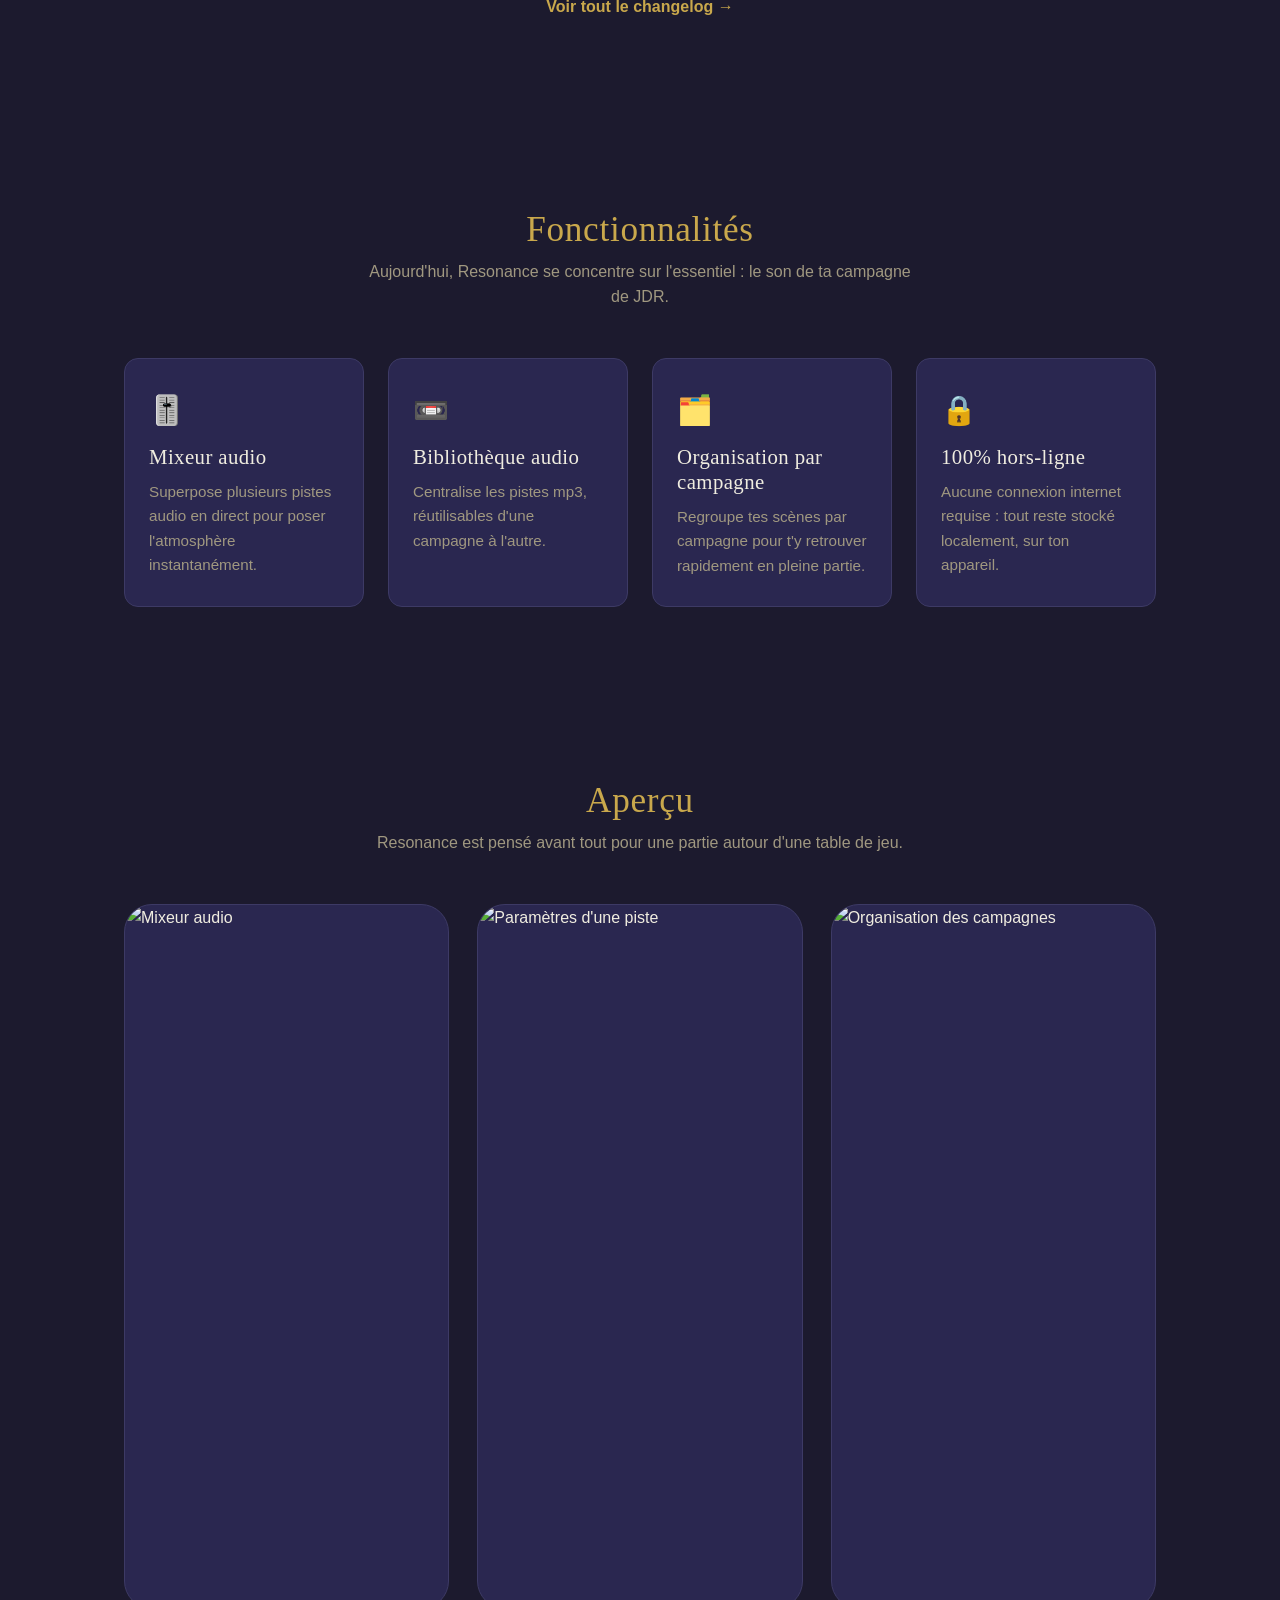
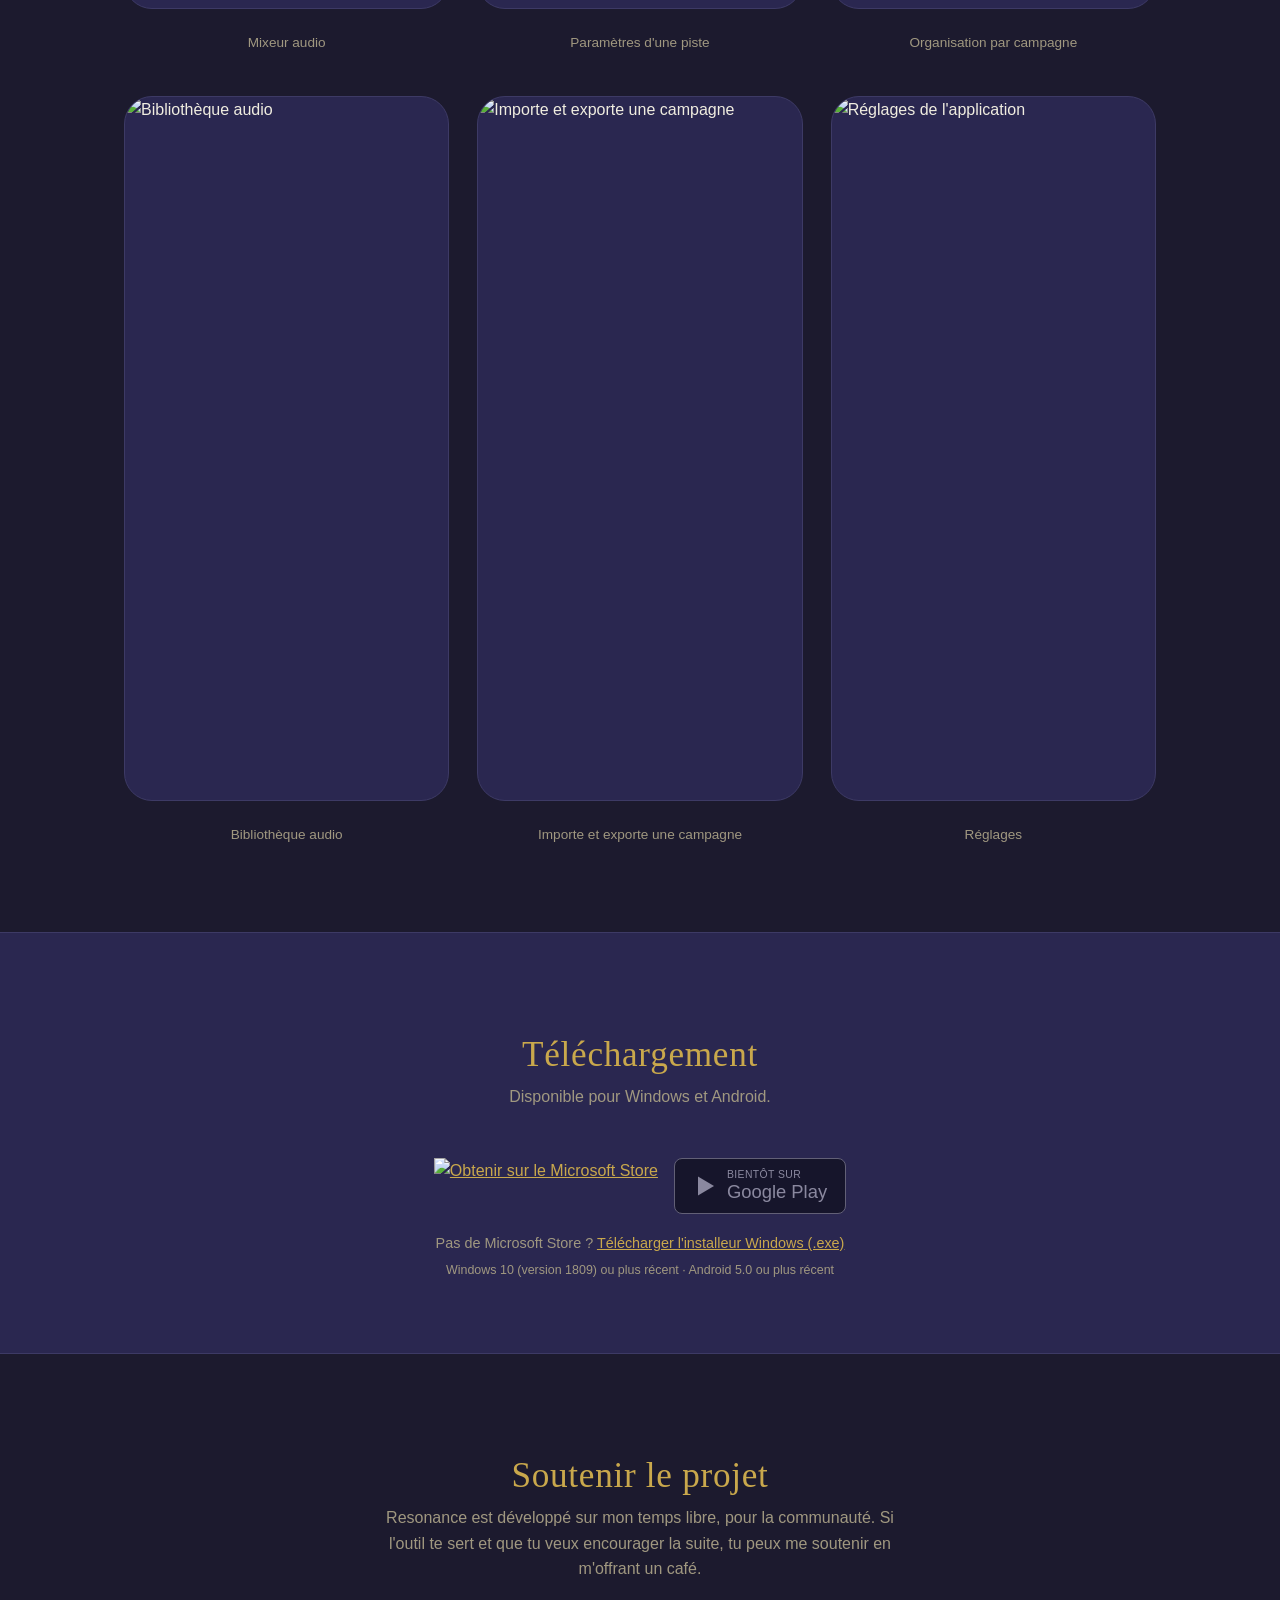
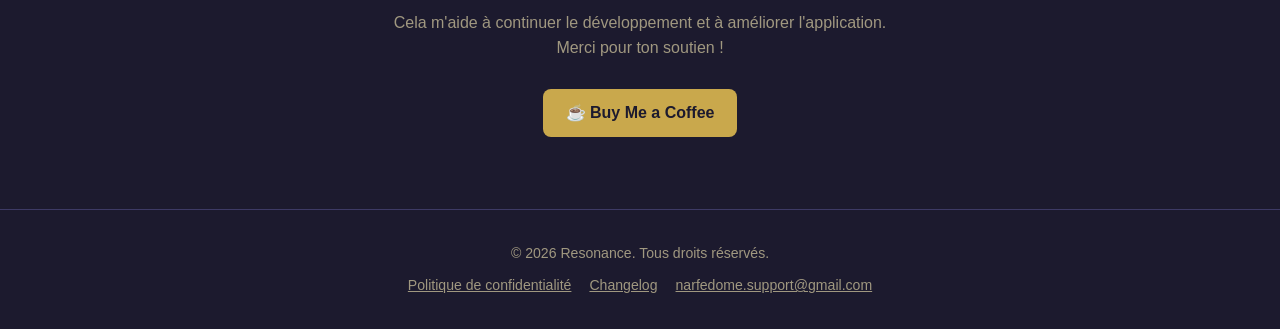
==== commit c7c295da: "Show Microsoft Store and Google Play badges in the download section, with the installer as a fallbac" ====
--- a/Website/index.html
+++ b/Website/index.html
@@ -158,20 +158,17 @@
       <div class="container">
         <h2>Téléchargement</h2>
         <p class="section-intro">Disponible pour Windows et Android.</p>
-        <div class="platforms">
-          <div class="platform-card">
-            <div class="icon">🪟</div>
-            <h3>Windows</h3>
-            <a class="btn btn-primary" href="downloads/ResonanceInstaller.exe" download>Télécharger l'exécutable</a>
-            <span class="disclaimer">Nécessite Windows 10 (version 1809) ou plus récent.</span>
-          </div>
-          <div class="platform-card">
-            <div class="icon">🤖</div>
-            <h3>Android</h3>
-            <span class="status soon">Bientôt sur Google Play</span>
-            <span class="disclaimer">Nécessite Android 5.0 ou plus récent.</span>
-          </div>
-        </div>
+        <div class="store-badges">
+          <a href="https://apps.microsoft.com/detail/9P574H3SBHW6?mode=direct" target="_blank" rel="noopener">
+            <img src="https://get.microsoft.com/images/fr%20dark.svg" alt="Obtenir sur le Microsoft Store" />
+          </a>
+          <div class="badge-soon" role="img" aria-label="Bientôt sur Google Play">
+            <svg viewBox="0 0 24 24" aria-hidden="true"><path d="M5 2.5v19l16-9.5z" fill="currentColor" /></svg>
+            <span><small>Bientôt sur</small>Google Play</span>
+          </div>
+        </div>
+        <p class="store-alt">Pas de Microsoft Store ? <a href="downloads/ResonanceInstaller.exe" download>Télécharger l'installeur Windows (.exe)</a></p>
+        <p class="store-req">Windows 10 (version 1809) ou plus récent · Android 5.0 ou plus récent</p>
       </div>
     </section>
 
--- a/Website/styles.css
+++ b/Website/styles.css
@@ -0,0 +1,664 @@
+:root {
+  --bg: #1c1a2e;
+  --surface: #2a2750;
+  --accent: #c9a84c;
+  --accent-2: #6b5daa;
+  --text: #f0ede0;
+  --text-muted: #a09880;
+  --border: #3d3a65;
+}
+
+* {
+  box-sizing: border-box;
+}
+
+html {
+  scroll-behavior: smooth;
+}
+
+body {
+  margin: 0;
+  background: var(--bg);
+  color: var(--text);
+  font-family: "Open Sans", sans-serif;
+  line-height: 1.6;
+}
+
+img {
+  max-width: 100%;
+}
+
+a {
+  color: var(--accent);
+}
+
+h1, h2, h3 {
+  font-family: "Pirata One", serif;
+  font-weight: 400;
+  letter-spacing: 0.02em;
+  line-height: 1.2;
+}
+
+.container {
+  max-width: 1080px;
+  margin: 0 auto;
+  padding: 0 24px;
+}
+
+/* Nav */
+header {
+  position: sticky;
+  top: 0;
+  z-index: 10;
+  background: rgba(28, 26, 46, 0.9);
+  backdrop-filter: blur(6px);
+  border-bottom: 1px solid var(--border);
+}
+
+nav.container {
+  display: flex;
+  align-items: center;
+  justify-content: space-between;
+  flex-wrap: wrap;
+  row-gap: 10px;
+  padding-top: 14px;
+  padding-bottom: 14px;
+}
+
+.brand {
+  display: flex;
+  align-items: center;
+  gap: 10px;
+  text-decoration: none;
+  color: var(--text);
+}
+
+.brand img {
+  width: 36px;
+  height: 36px;
+  border-radius: 8px;
+}
+
+.brand span {
+  font-family: "Pirata One", serif;
+  font-size: 1.4rem;
+}
+
+.nav-links {
+  display: flex;
+  align-items: center;
+  flex-wrap: wrap;
+  row-gap: 8px;
+  gap: 28px;
+}
+
+.nav-links a {
+  color: var(--text-muted);
+  text-decoration: none;
+  font-size: 0.95rem;
+}
+
+.nav-links a:hover {
+  color: var(--accent);
+}
+
+.btn {
+  display: inline-block;
+  padding: 10px 22px;
+  border-radius: 8px;
+  text-decoration: none;
+  font-weight: 600;
+  font-family: "Open Sans", sans-serif;
+  border: 1px solid transparent;
+}
+
+.btn-primary {
+  background: var(--accent);
+  color: #1c1a2e !important;
+}
+
+.btn-primary:hover {
+  background: #ddbc63;
+}
+
+.btn-secondary {
+  background: transparent;
+  color: var(--text);
+  border-color: var(--border);
+}
+
+.btn-secondary:hover {
+  border-color: var(--accent);
+  color: var(--accent);
+}
+
+.lang-switch {
+  display: flex;
+  gap: 4px;
+  font-size: 0.8rem;
+}
+
+.lang-switch a {
+  color: var(--text-muted);
+  text-decoration: none;
+  padding: 2px 6px;
+  border-radius: 4px;
+}
+
+.lang-switch a.active {
+  color: var(--accent);
+  font-weight: 600;
+}
+
+.lang-switch a:hover {
+  color: var(--accent);
+}
+
+.lang-switch .sep {
+  color: var(--border);
+}
+
+/* Hero */
+.hero {
+  text-align: center;
+  padding: 96px 24px 72px;
+  background: radial-gradient(ellipse at 50% -10%, rgba(107, 93, 170, 0.35), transparent 60%);
+}
+
+.hero img.hero-logo {
+  width: 96px;
+  height: 96px;
+  border-radius: 20px;
+  margin-bottom: 24px;
+  box-shadow: 0 0 0 1px var(--border), 0 20px 40px rgba(0, 0, 0, 0.4);
+}
+
+.hero h1 {
+  font-size: 3.2rem;
+  margin: 0 0 12px;
+  color: var(--accent);
+}
+
+.hero p.tagline {
+  font-size: 1.2rem;
+  color: var(--text-muted);
+  max-width: 560px;
+  margin: 0 auto 32px;
+}
+
+.hero .actions {
+  display: flex;
+  gap: 16px;
+  justify-content: center;
+  flex-wrap: wrap;
+}
+
+/* Sections */
+section {
+  padding: 72px 24px;
+}
+
+section h2 {
+  text-align: center;
+  font-size: 2.2rem;
+  color: var(--accent);
+  margin-bottom: 8px;
+}
+
+section > .container > p.section-intro {
+  text-align: center;
+  color: var(--text-muted);
+  max-width: 560px;
+  margin: 0 auto 48px;
+}
+
+.features-grid {
+  display: grid;
+  grid-template-columns: repeat(4, 1fr);
+  gap: 24px;
+}
+
+@media (max-width: 860px) {
+  .features-grid {
+    grid-template-columns: repeat(2, 1fr);
+  }
+}
+
+@media (max-width: 480px) {
+  .features-grid {
+    grid-template-columns: 1fr;
+  }
+}
+
+.feature-card {
+  background: var(--surface);
+  border: 1px solid var(--border);
+  border-radius: 14px;
+  padding: 28px 24px;
+}
+
+.feature-card .icon {
+  font-size: 1.8rem;
+  margin-bottom: 12px;
+}
+
+.feature-card h3 {
+  font-size: 1.3rem;
+  margin: 0 0 10px;
+  color: var(--text);
+}
+
+.feature-card p {
+  color: var(--text-muted);
+  margin: 0;
+  font-size: 0.95rem;
+}
+
+/* What's new */
+.whatsnew-grid {
+  display: grid;
+  grid-template-columns: repeat(4, 1fr);
+  gap: 28px;
+}
+
+@media (max-width: 860px) {
+  .whatsnew-grid {
+    grid-template-columns: repeat(2, 1fr);
+  }
+}
+
+@media (max-width: 480px) {
+  .whatsnew-grid {
+    grid-template-columns: 1fr;
+  }
+}
+
+.whatsnew-card {
+  display: flex;
+  flex-direction: column;
+  gap: 14px;
+}
+
+.whatsnew-card h3 {
+  font-size: 1.1rem;
+  color: var(--text);
+  margin: 0;
+  text-align: center;
+}
+
+.whatsnew-card p {
+  color: var(--text-muted);
+  font-size: 0.9rem;
+  margin: 0;
+  text-align: center;
+}
+
+.whatsnew-more {
+  text-align: center;
+  margin-top: 44px;
+}
+
+.whatsnew-more a {
+  text-decoration: none;
+  font-weight: 600;
+}
+
+.whatsnew-more a:hover {
+  text-decoration: underline;
+}
+
+/* Screenshots */
+/* Colonnes explicites plutôt qu'auto-fit/minmax : à des largeurs de conteneur entre 1x et 2x le
+   minimum (typique en mobile portrait), auto-fit créait 2 colonnes très inégales (ex. 180px / 75px)
+   au lieu d'une seule colonne propre - minmax() autorise une piste à descendre sous son minimum
+   déclaré quand la somme des minimums dépasse l'espace dispo. */
+.screens-grid {
+  display: grid;
+  grid-template-columns: repeat(3, 1fr);
+  gap: 28px;
+}
+
+@media (max-width: 720px) {
+  .screens-grid {
+    grid-template-columns: repeat(2, 1fr);
+  }
+}
+
+@media (max-width: 480px) {
+  .screens-grid {
+    grid-template-columns: 1fr;
+  }
+}
+
+.screen-item {
+  display: flex;
+  flex-direction: column;
+  gap: 10px;
+}
+
+.screen-frame {
+  background: var(--surface);
+  border: 1px solid var(--border);
+  border-radius: 28px;
+  aspect-ratio: 9 / 19.5;
+  display: flex;
+  align-items: center;
+  justify-content: center;
+  overflow: hidden;
+  cursor: zoom-in;
+}
+
+.screen-frame img {
+  width: 100%;
+  height: 100%;
+  object-fit: cover;
+  object-position: top center;
+  display: block;
+  transition: transform 0.3s ease;
+}
+
+.screen-item:hover .screen-frame img {
+  transform: scale(1.06);
+}
+
+.screen-caption {
+  text-align: center;
+  font-size: 0.85rem;
+  color: var(--text-muted);
+}
+
+/* Lightbox */
+.lightbox {
+  position: fixed;
+  inset: 0;
+  background: rgba(0, 0, 0, 0.85);
+  display: none;
+  align-items: center;
+  justify-content: center;
+  z-index: 100;
+  padding: 40px 20px;
+  cursor: zoom-out;
+}
+
+.lightbox.open {
+  display: flex;
+}
+
+.lightbox img {
+  max-width: 100%;
+  max-height: 100%;
+  border-radius: 12px;
+  box-shadow: 0 20px 60px rgba(0, 0, 0, 0.5);
+  cursor: default;
+}
+
+.lightbox-close {
+  position: absolute;
+  top: 20px;
+  right: 24px;
+  background: transparent;
+  border: none;
+  color: var(--text);
+  font-size: 2.2rem;
+  line-height: 1;
+  cursor: pointer;
+  padding: 4px 10px;
+}
+
+/* Download */
+.download-section {
+  background: var(--surface);
+  border-top: 1px solid var(--border);
+  border-bottom: 1px solid var(--border);
+}
+
+.platforms {
+  display: grid;
+  grid-template-columns: repeat(auto-fit, minmax(220px, 1fr));
+  gap: 20px;
+}
+
+.store-badges {
+  display: flex;
+  flex-wrap: wrap;
+  justify-content: center;
+  align-items: center;
+  gap: 16px;
+}
+
+.store-badges img {
+  display: block;
+  height: 56px;
+  width: auto;
+}
+
+.badge-soon {
+  display: inline-flex;
+  align-items: center;
+  gap: 10px;
+  height: 56px;
+  box-sizing: border-box;
+  padding: 0 18px;
+  background: #000;
+  border: 1px solid #a6a6a6;
+  border-radius: 8px;
+  color: #fff;
+  text-align: left;
+  opacity: 0.45;
+}
+
+.badge-soon svg {
+  width: 24px;
+  height: 24px;
+}
+
+.badge-soon span {
+  font-size: 1.15rem;
+  line-height: 1.15;
+}
+
+.badge-soon small {
+  display: block;
+  font-size: 0.65rem;
+  text-transform: uppercase;
+  letter-spacing: 0.04em;
+}
+
+.store-alt {
+  text-align: center;
+  margin: 18px 0 0;
+  font-size: 0.9rem;
+  color: var(--text-muted);
+}
+
+.store-alt a {
+  color: var(--accent);
+}
+
+.store-req {
+  text-align: center;
+  margin: 6px 0 0;
+  font-size: 0.78rem;
+  color: var(--text-muted);
+}
+
+.platform-card {
+  background: var(--bg);
+  border: 1px solid var(--border);
+  border-radius: 14px;
+  padding: 24px;
+  text-align: center;
+}
+
+.platform-card h3 {
+  margin: 8px 0 6px;
+  color: var(--text);
+  font-size: 1.15rem;
+}
+
+.platform-card .status {
+  display: inline-block;
+  font-size: 0.78rem;
+  text-transform: uppercase;
+  letter-spacing: 0.05em;
+  padding: 4px 10px;
+  border-radius: 999px;
+  margin-top: 10px;
+}
+
+.status.soon {
+  background: rgba(201, 168, 76, 0.15);
+  color: var(--accent);
+}
+
+.platform-card .btn {
+  margin-top: 14px;
+}
+
+
+.platform-card .disclaimer {
+  display: block;
+  margin-top: 12px;
+  font-size: 0.78rem;
+  color: var(--text-muted);
+}
+
+.platform-card details.disclaimer-details {
+  margin-top: 12px;
+  font-size: 0.78rem;
+  color: var(--text-muted);
+}
+
+.platform-card details.disclaimer-details summary {
+  cursor: pointer;
+  color: var(--accent);
+  list-style: none;
+}
+
+.platform-card details.disclaimer-details summary::-webkit-details-marker {
+  display: none;
+}
+
+.platform-card details.disclaimer-details summary::after {
+  content: " ▾";
+}
+
+.platform-card details.disclaimer-details[open] summary::after {
+  content: " ▴";
+}
+
+.platform-card details.disclaimer-details p {
+  margin-top: 8px;
+}
+
+/* Changelog */
+.changelog-entry {
+  border-left: 2px solid var(--border);
+  padding-left: 20px;
+  margin-bottom: 36px;
+}
+
+.changelog-entry h2 {
+  font-size: 1.3rem;
+  color: var(--accent);
+  margin: 0 0 4px;
+  text-align: left;
+}
+
+.changelog-entry .date {
+  font-size: 0.82rem;
+  color: var(--text-muted);
+  margin-bottom: 12px;
+  display: block;
+}
+
+.changelog-entry ul {
+  color: var(--text-muted);
+  padding-left: 18px;
+  margin: 0;
+}
+
+/* Support */
+.support {
+  text-align: center;
+}
+
+.support p {
+  color: var(--text-muted);
+  max-width: 520px;
+  margin: 0 auto 28px;
+}
+
+/* Footer */
+footer {
+  border-top: 1px solid var(--border);
+  padding: 32px 24px;
+  text-align: center;
+  color: var(--text-muted);
+  font-size: 0.88rem;
+}
+
+footer a {
+  color: var(--text-muted);
+  text-decoration: underline;
+}
+
+footer .footer-links {
+  margin-top: 10px;
+  display: flex;
+  gap: 18px;
+  justify-content: center;
+  flex-wrap: wrap;
+}
+
+/* Privacy page */
+.legal {
+  max-width: 720px;
+  margin: 0 auto;
+  padding: 64px 24px 96px;
+}
+
+.legal h1 {
+  color: var(--accent);
+  font-size: 2.4rem;
+}
+
+.legal h2 {
+  text-align: left;
+  font-size: 1.4rem;
+  color: var(--text);
+  margin-top: 40px;
+}
+
+.legal p, .legal li {
+  color: var(--text-muted);
+}
+
+.legal .updated {
+  color: var(--text-muted);
+  font-size: 0.85rem;
+  margin-bottom: 40px;
+}
+
+@media (max-width: 860px) {
+  html {
+    scroll-padding-top: 1000px;
+  }
+}
+
+@media (max-width: 640px) {
+  html {
+    scroll-padding-top: 80px;
+  }
+  nav.container {
+    justify-content: center;
+    text-align: center;
+  }
+  .nav-links {
+    gap: 12px 16px;
+    justify-content: center;
+  }
+  .hero h1 {
+    font-size: 2.3rem;
+  }
+}
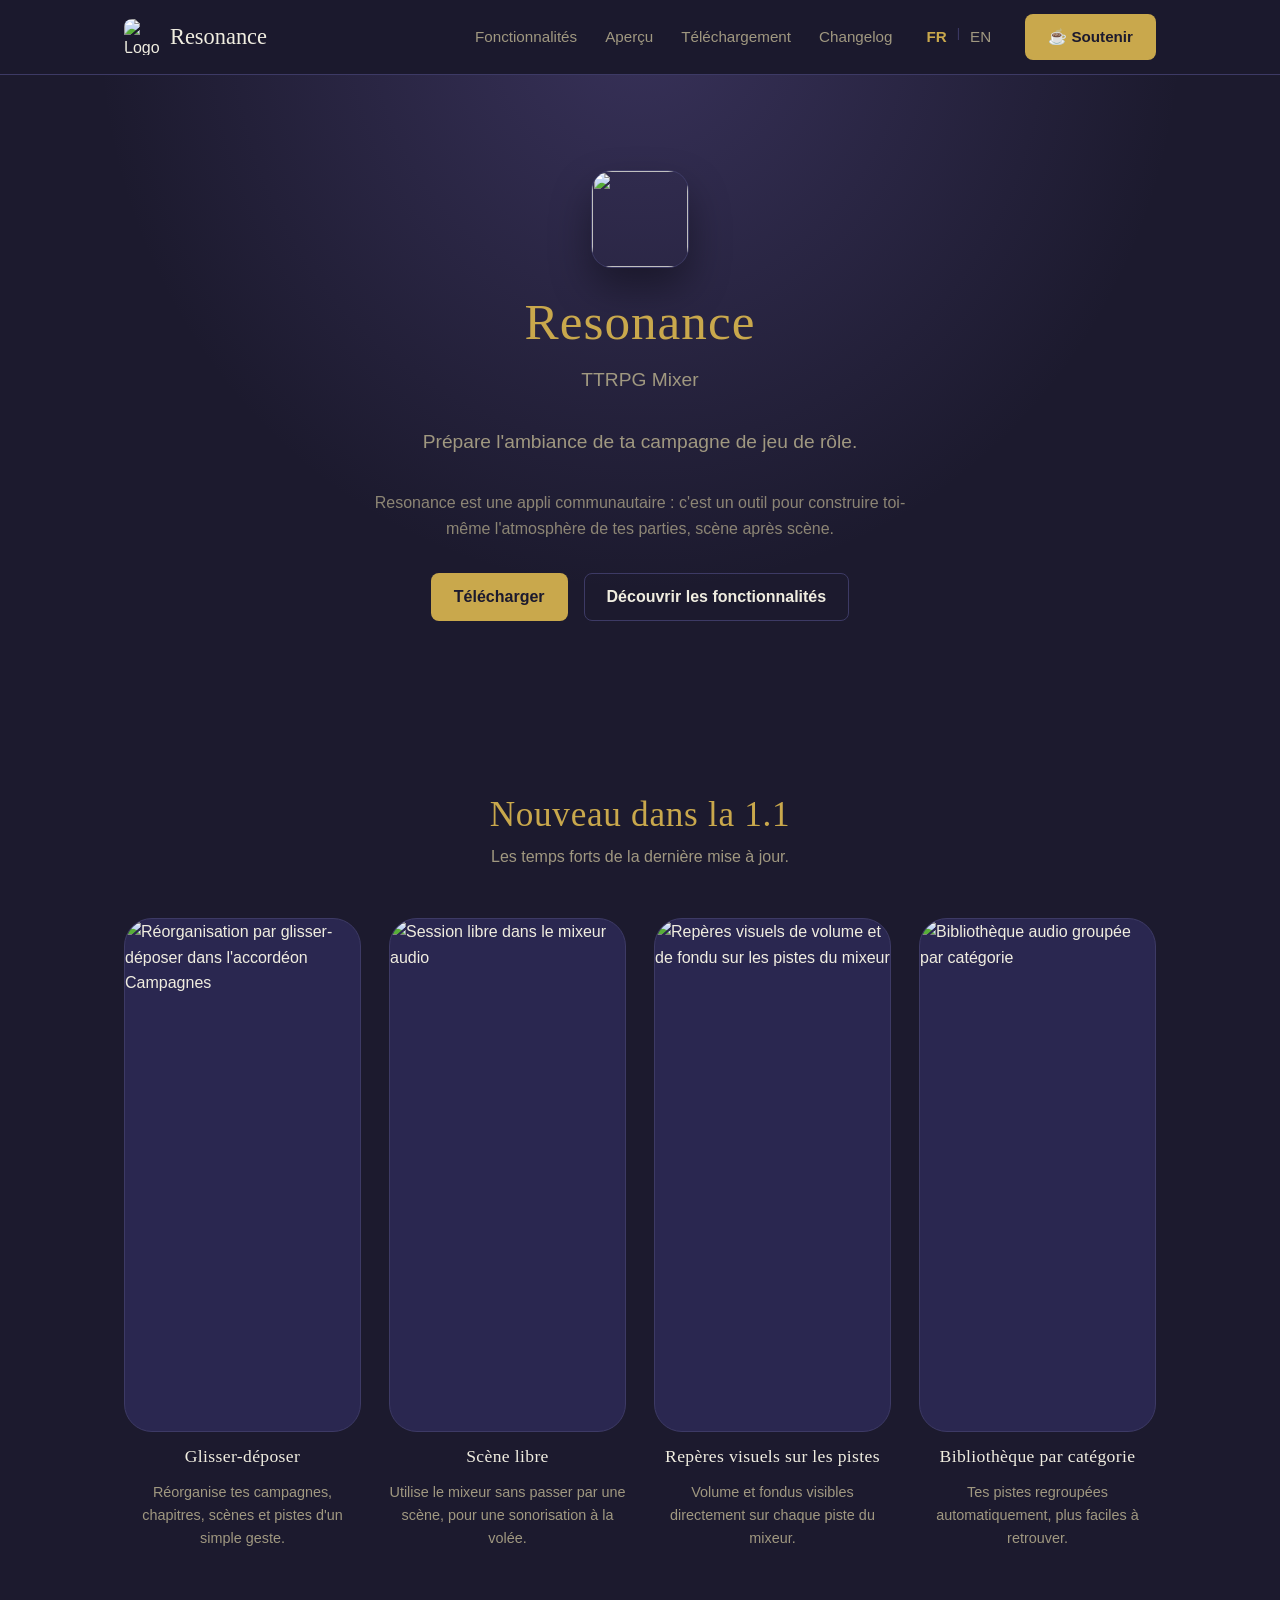
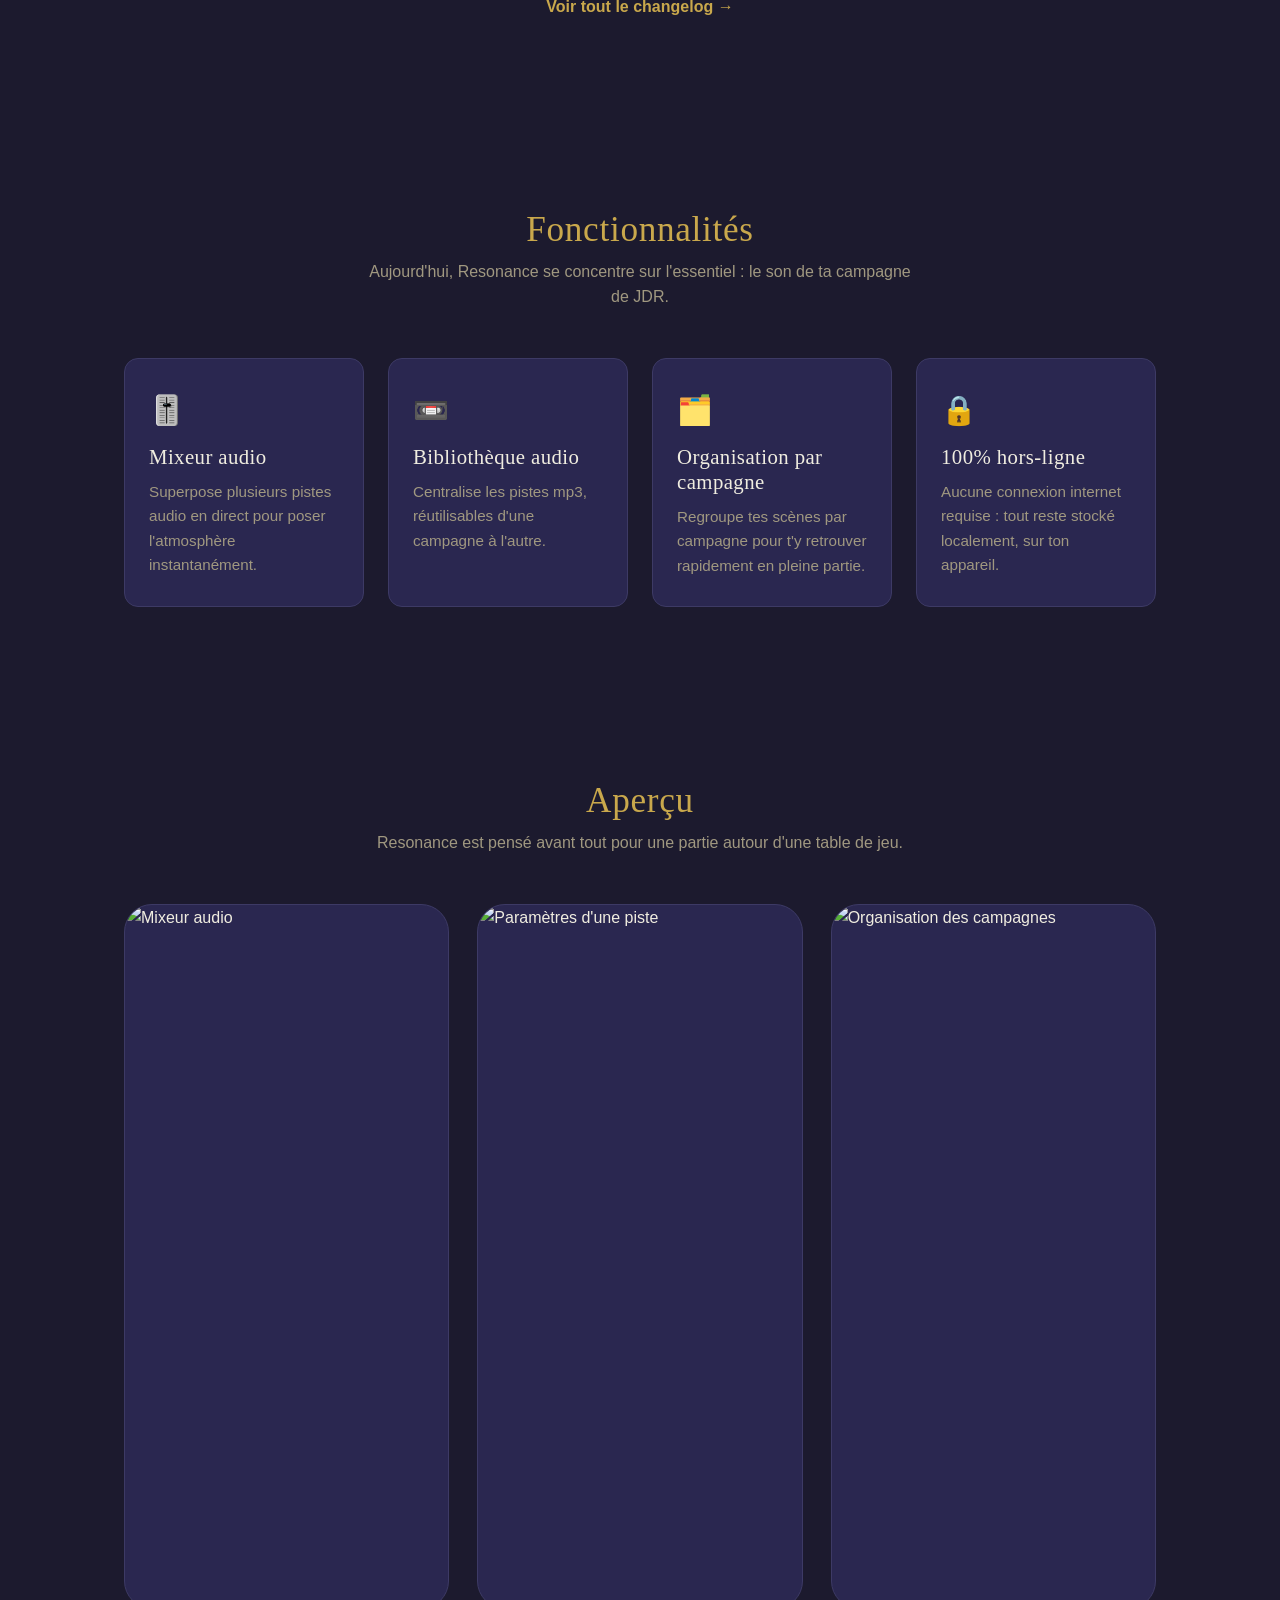
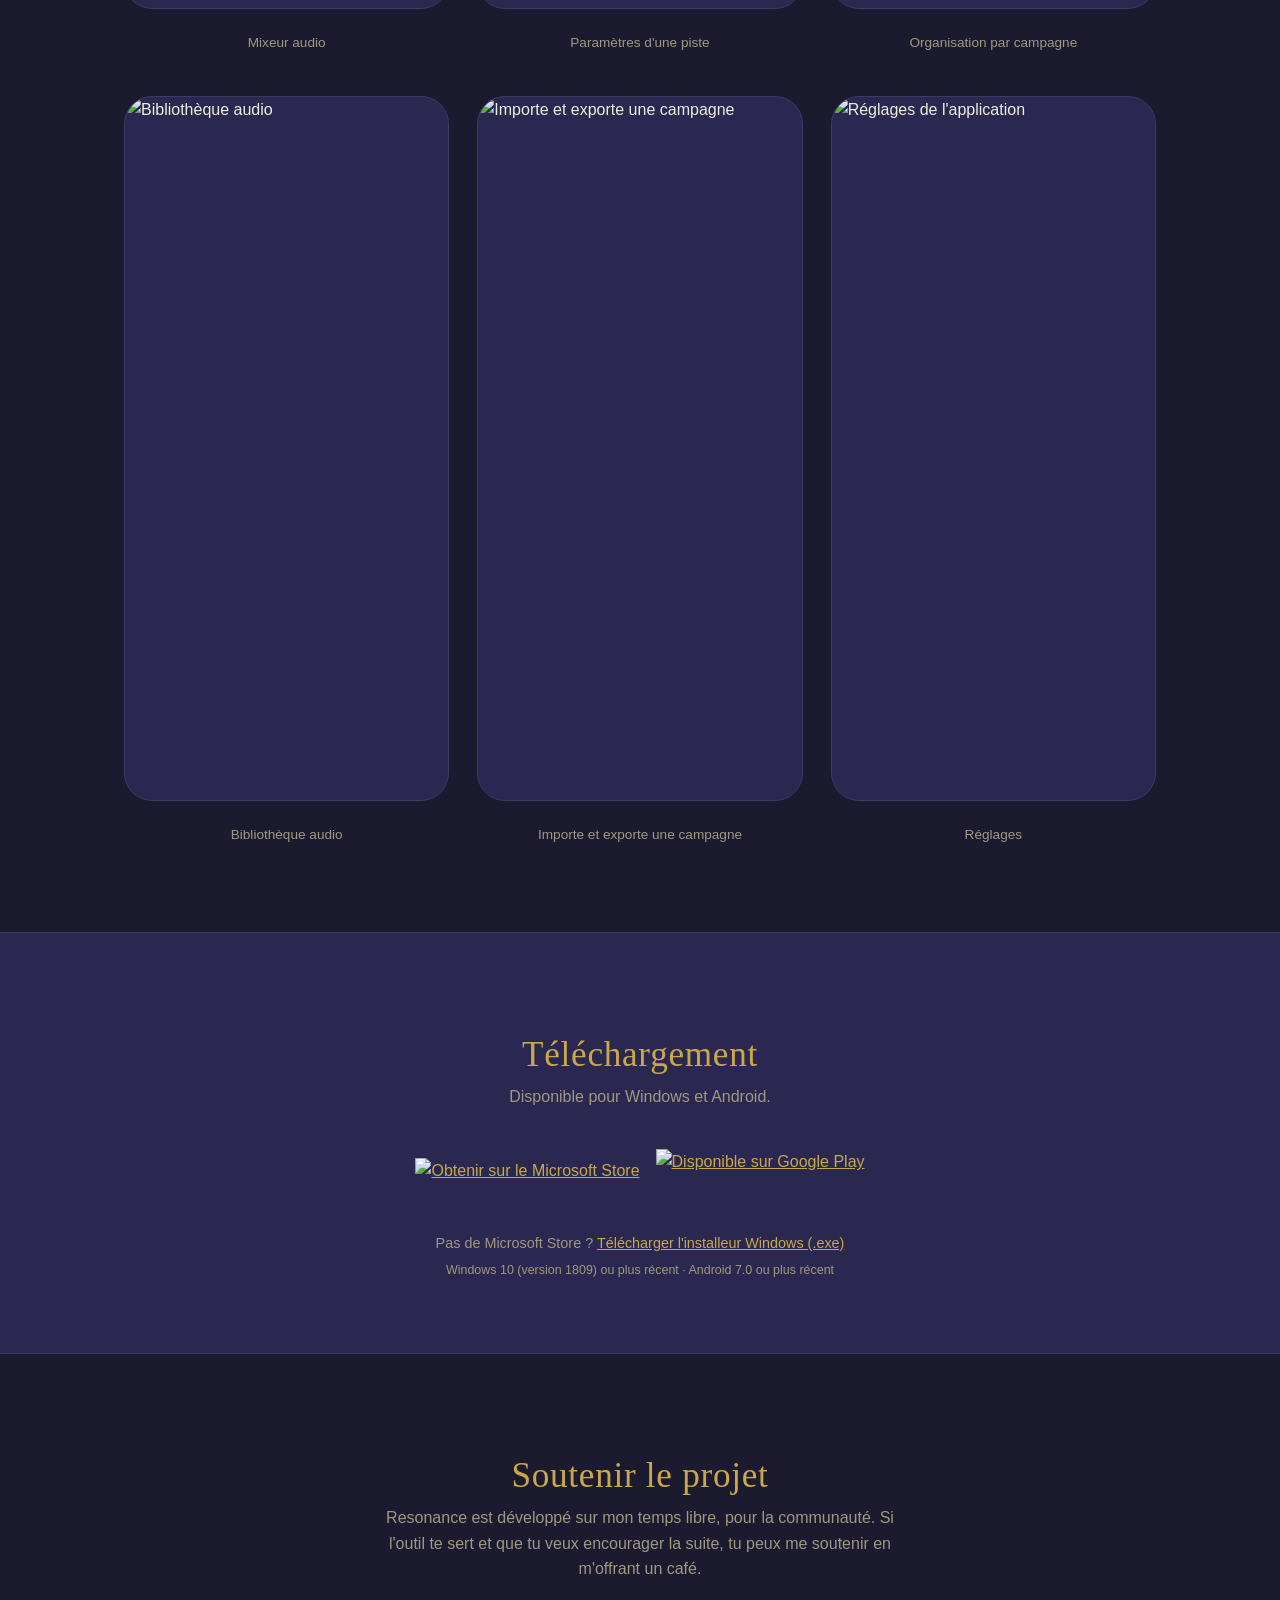
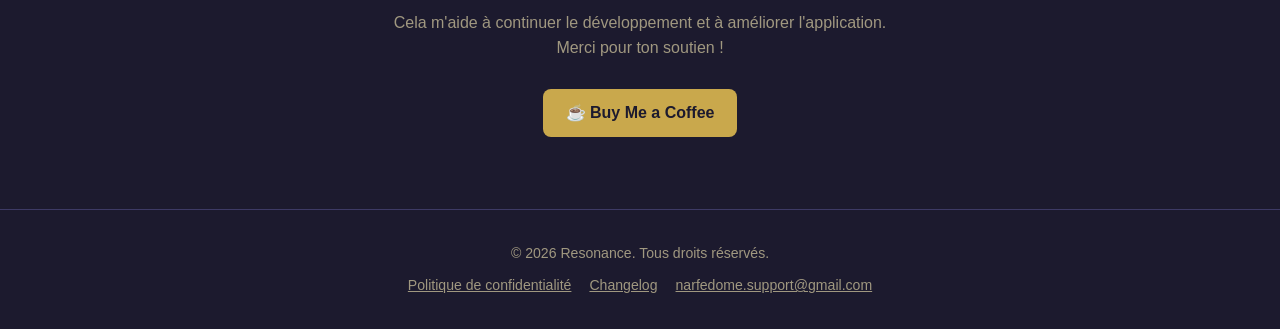
==== commit 1ceb62e4: "Link the Google Play listing from the download section and require Android 7.0 Replace the greyed "c" ====
--- a/Website/index.html
+++ b/Website/index.html
@@ -162,13 +162,12 @@
           <a href="https://apps.microsoft.com/detail/9P574H3SBHW6?mode=direct" target="_blank" rel="noopener">
             <img src="https://get.microsoft.com/images/fr%20dark.svg" alt="Obtenir sur le Microsoft Store" />
           </a>
-          <div class="badge-soon" role="img" aria-label="Bientôt sur Google Play">
-            <svg viewBox="0 0 24 24" aria-hidden="true"><path d="M5 2.5v19l16-9.5z" fill="currentColor" /></svg>
-            <span><small>Bientôt sur</small>Google Play</span>
-          </div>
+          <a class="badge-play" href="https://play.google.com/store/apps/details?id=com.narfedome.resonance&amp;hl=fr" target="_blank" rel="noopener">
+            <img src="https://play.google.com/intl/fr_fr/badges/static/images/badges/fr_badge_web_generic.png" alt="Disponible sur Google Play" />
+          </a>
         </div>
         <p class="store-alt">Pas de Microsoft Store ? <a href="downloads/ResonanceInstaller.exe" download>Télécharger l'installeur Windows (.exe)</a></p>
-        <p class="store-req">Windows 10 (version 1809) ou plus récent · Android 5.0 ou plus récent</p>
+        <p class="store-req">Windows 10 (version 1809) ou plus récent · Android 7.0 ou plus récent</p>
       </div>
     </section>
 
--- a/Website/styles.css
+++ b/Website/styles.css
@@ -432,36 +432,11 @@
   width: auto;
 }
 
-.badge-soon {
-  display: inline-flex;
-  align-items: center;
-  gap: 10px;
-  height: 56px;
-  box-sizing: border-box;
-  padding: 0 18px;
-  background: #000;
-  border: 1px solid #a6a6a6;
-  border-radius: 8px;
-  color: #fff;
-  text-align: left;
-  opacity: 0.45;
-}
-
-.badge-soon svg {
-  width: 24px;
-  height: 24px;
-}
-
-.badge-soon span {
-  font-size: 1.15rem;
-  line-height: 1.15;
-}
-
-.badge-soon small {
-  display: block;
-  font-size: 0.65rem;
-  text-transform: uppercase;
-  letter-spacing: 0.04em;
+/* Badge officiel Google Play : le PNG (646x250) a une marge transparente en haut et en bas (29px
+   chacune), compensee ici pour que le badge visible fasse 56px comme celui du Microsoft Store. */
+.store-badges .badge-play img {
+  height: 73px;
+  margin: -8.5px 0;
 }
 
 .store-alt {
